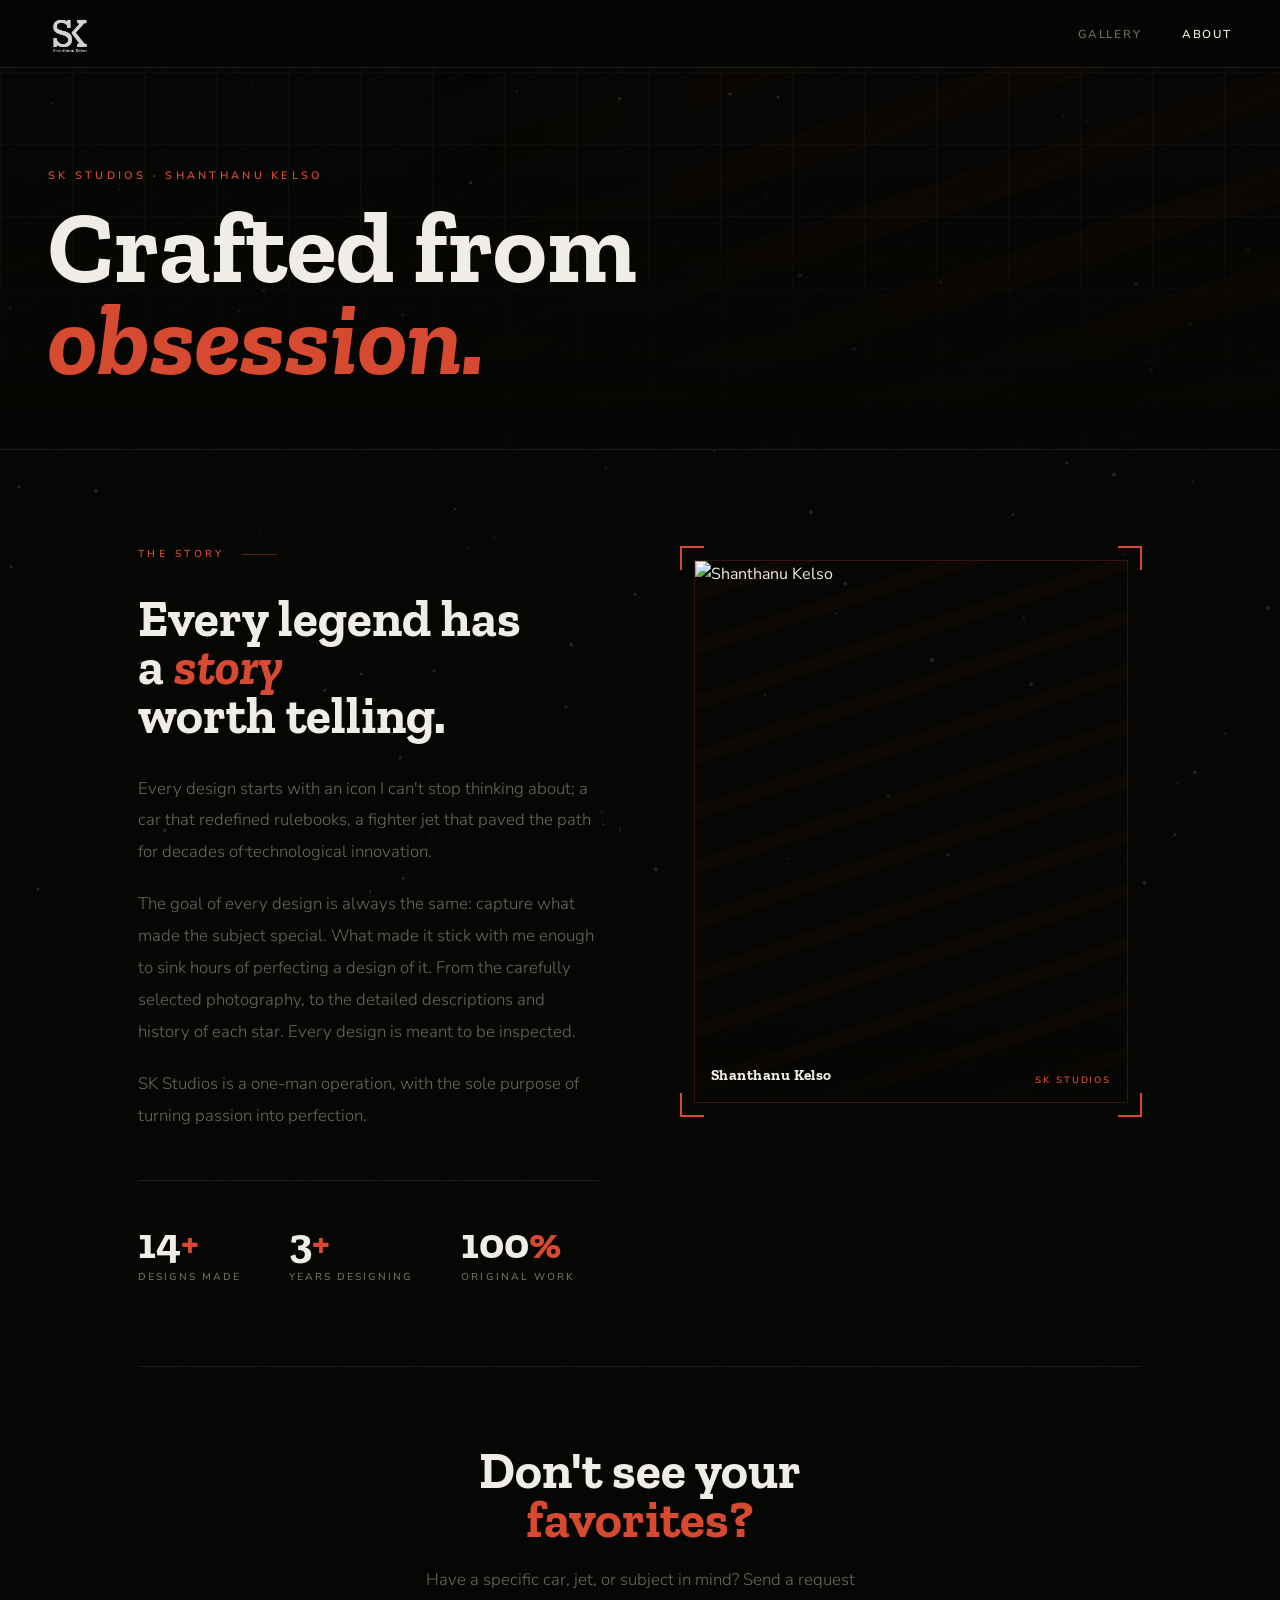
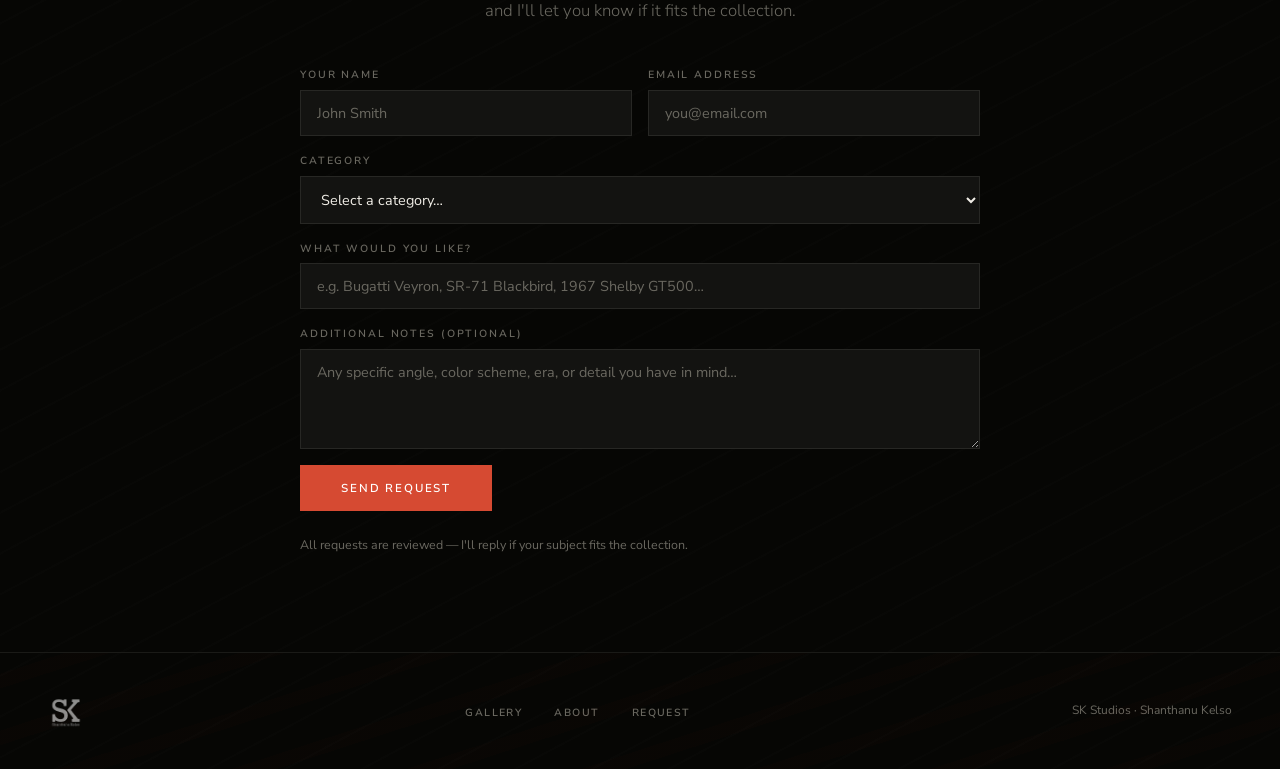
==== about.html @ bf6157d6 "Add files via upload" ====
<!DOCTYPE html>
<html lang="en">
<head>
  <meta charset="UTF-8">
  <meta name="viewport" content="width=device-width, initial-scale=1.0">
  <title>About — SK Studios</title>
  <meta name="description" content="About Shanthanu Kelso and SK Studios — original automotive and aviation poster designs.">
  <link rel="preconnect" href="https://fonts.googleapis.com">
  <link rel="preconnect" href="https://fonts.gstatic.com" crossorigin>
  <link href="https://fonts.googleapis.com/css2?family=Zilla+Slab:ital,wght@0,600;0,700;1,700&family=Nunito+Sans:opsz,wght@6..12,300;6..12,400;6..12,600&display=swap" rel="stylesheet">
  <style>
    *, *::before, *::after { box-sizing: border-box; margin: 0; padding: 0; }
    html { scroll-behavior: smooth; }
    img { display: block; max-width: 100%; }
    button { cursor: pointer; font-family: inherit; }

    :root {
      --orange: #D64A32;
      --cream:  #E7D1C3;
      --teal:   #617F8A;
      --bg:     #060604;
      --surface:#0d0d0b;
      --surface2:#131311;
      --acc-lo: rgba(214,74,50,0.10);
      --text:   #F0EDE6;
      --muted:  #6a6860;
      --border: #1a1a17;
      --border2:#272724;
      --nav-h:  68px;
      --display:'Rockwell','Rockwell Nova','Zilla Slab',Georgia,serif;
      --body:   'Avenir Next','Avenir','Century Gothic','Nunito Sans',sans-serif;
    }

    body {
      background-color: var(--bg);
      background-image: repeating-linear-gradient(-28deg, transparent 0, transparent 34px, rgba(255,255,255,0.009) 34px, rgba(255,255,255,0.009) 36px);
      color: var(--text); font-family: var(--body); font-size: 16px; line-height: 1.65; overflow-x: hidden;
    }

    /* PARTICLE CANVAS */
    #particle-canvas {
      position: fixed; top: 0; left: 0; width: 100%; height: 100%;
      z-index: 1; pointer-events: none;
    }

    /* NAV */
    nav { position: fixed; top: 0; left: 0; right: 0; height: var(--nav-h); display: flex; align-items: center; justify-content: space-between; padding: 0 3rem; z-index: 200; background: rgba(6,6,4,0.96); backdrop-filter: blur(16px); -webkit-backdrop-filter: blur(16px); border-bottom: 1px solid var(--border); }
    .nav-brand { display: flex; align-items: center; text-decoration: none; }
    .nav-logo { height: 44px; width: auto; display: block; filter: brightness(0) invert(1); opacity: 0.82; }
    .nav-links { display: flex; gap: 2.5rem; list-style: none; }
    .nav-links a { font-family: var(--body); font-size: .72rem; font-weight: 600; letter-spacing: .16em; text-transform: uppercase; color: var(--muted); text-decoration: none; transition: color .2s; }
    .nav-links a:hover, .nav-links a.active { color: var(--text); }

    /* ABOUT HERO */
    .about-hero { min-height: 50vh; display: flex; flex-direction: column; justify-content: flex-end; padding: var(--nav-h) 3rem 4rem; position: relative; overflow: hidden; border-bottom: 1px solid var(--border); z-index: 2; }
    .about-hero::before { content: ''; position: absolute; inset: 0; background-image: linear-gradient(var(--border) 1px, transparent 1px), linear-gradient(90deg, var(--border) 1px, transparent 1px); background-size: 72px 72px; opacity: .4; pointer-events: none; }
    .about-hero::after { content: ''; position: absolute; bottom: 0; left: 0; right: 0; height: 60%; background: linear-gradient(transparent, var(--bg)); pointer-events: none; }
    .ah-stripes { position: absolute; inset: 0; pointer-events: none; background: repeating-linear-gradient(-18deg, transparent 0, transparent 55px, rgba(214,74,50,0.05) 55px, rgba(214,74,50,0.05) 90px); -webkit-mask: linear-gradient(105deg, transparent 30%, rgba(0,0,0,0.6) 70%); mask: linear-gradient(105deg, transparent 30%, rgba(0,0,0,0.6) 70%); }
    .about-hero-content { position: relative; z-index: 1; }
    .ah-eyebrow { font-family: var(--body); font-size: .68rem; font-weight: 600; letter-spacing: .3em; text-transform: uppercase; color: var(--orange); margin-bottom: 1rem; }
    .ah-title { font-family: var(--display); font-weight: 700; font-size: clamp(3.5rem,8vw,7.5rem); line-height: .9; }
    .ah-title em { font-style: italic; color: var(--orange); }

    /* MAIN CONTENT */
    .about-main { max-width: 1100px; margin: 0 auto; padding: 6rem 3rem; position: relative; z-index: 2; }

    /* STORY GRID */
    .about-intro { display: grid; grid-template-columns: 1fr 1fr; gap: 5rem; align-items: start; margin-bottom: 5rem; }

    .section-label { font-family: var(--body); font-size: .63rem; font-weight: 600; letter-spacing: .34em; text-transform: uppercase; color: var(--orange); margin-bottom: 2rem; display: flex; align-items: center; gap: 1rem; }
    .section-label::after { content: ''; width: 36px; height: 1px; background: var(--orange); opacity: .4; flex-shrink: 0; }

    .about-heading { font-family: var(--display); font-weight: 700; font-size: clamp(2rem,4vw,3.75rem); line-height: .95; margin-bottom: 2rem; }
    .about-heading em { font-style: italic; color: var(--orange); }

    .about-body-text { color: var(--muted); font-weight: 300; font-size: 1.05rem; line-height: 1.9; }
    .about-body-text p + p { margin-top: 1.25rem; }

    /* Stats */
    .about-stats { display: flex; gap: 3rem; margin-top: 3rem; padding-top: 2.5rem; border-top: 1px solid var(--border); flex-wrap: wrap; }
    .stat-num { font-family: var(--display); font-size: 2.75rem; font-weight: 700; line-height: 1; margin-bottom: .3rem; }
    .stat-num span { color: var(--orange); }
    .stat-label { font-family: var(--body); font-size: .63rem; font-weight: 600; letter-spacing: .2em; text-transform: uppercase; color: var(--muted); }

    /* Portrait frame wrapper */
    .portrait-frame {
      position: relative;
      padding: 14px; /* room for corner brackets */
    }

    /* Corner L-brackets */
    .bracket {
      position: absolute;
      width: 24px; height: 24px;
      border-color: var(--orange);
      border-style: solid;
      z-index: 2;
      transition: width .3s ease, height .3s ease;
    }
    .portrait-frame:hover .bracket { width: 32px; height: 32px; }
    .bracket-tl { top: 0; left: 0;  border-width: 2px 0 0 2px; }
    .bracket-tr { top: 0; right: 0; border-width: 2px 2px 0 0; }
    .bracket-bl { bottom: 0; left: 0;  border-width: 0 0 2px 2px; }
    .bracket-br { bottom: 0; right: 0; border-width: 0 2px 2px 0; }

    /* Photo container */
    .about-visual {
      aspect-ratio: 4/5;
      border: 1px solid rgba(214,74,50,0.22);
      overflow: hidden;
      position: relative;
    }
    .about-photo {
      width: 100%;
      height: 100%;
      object-fit: cover;
      object-position: center top;
      display: block;
      transition: transform .6s cubic-bezier(.25,.46,.45,.94);
    }
    .portrait-frame:hover .about-photo { transform: scale(1.03); }

    /* Diagonal racing stripe overlay — very subtle */
    .portrait-stripe {
      position: absolute; inset: 0; pointer-events: none;
      background: repeating-linear-gradient(
        -18deg,
        transparent 0, transparent 38px,
        rgba(214,74,50,0.045) 38px, rgba(214,74,50,0.045) 52px
      );
    }

    /* Name label at bottom of photo */
    .portrait-label {
      position: absolute;
      bottom: 0; left: 0; right: 0;
      padding: 2rem 1rem .85rem;
      background: linear-gradient(transparent, rgba(6,6,4,0.88));
      display: flex;
      justify-content: space-between;
      align-items: flex-end;
      pointer-events: none;
    }
    .pl-name {
      font-family: var(--display);
      font-size: .95rem; font-weight: 700;
      color: var(--text); letter-spacing: .03em;
    }
    .pl-studio {
      font-family: var(--body);
      font-size: .58rem; font-weight: 600;
      letter-spacing: .2em; text-transform: uppercase;
      color: var(--orange);
    }

    /* REQUEST FORM SECTION */
    .request-section { border-top: 1px solid var(--border); padding-top: 5rem; }
    .request-block { max-width: 680px; margin: 0 auto; text-align: center; }
    .request-title { font-family: var(--display); font-weight: 700; font-size: clamp(2rem,4vw,3.5rem); line-height: .95; margin-bottom: 1.25rem; }
    .request-title span { color: var(--orange); }
    .request-sub { font-size: 1.05rem; color: var(--muted); font-weight: 300; max-width: 46ch; margin: 0 auto 2.5rem; line-height: 1.85; }
    .request-form { text-align: left; display: flex; flex-direction: column; gap: 1rem; }
    .form-row { display: grid; grid-template-columns: 1fr 1fr; gap: 1rem; }
    .form-field { display: flex; flex-direction: column; gap: .4rem; }
    .form-field label { font-family: var(--body); font-size: .65rem; font-weight: 600; letter-spacing: .18em; text-transform: uppercase; color: var(--muted); }
    .form-field input, .form-field select, .form-field textarea { font-family: var(--body); font-size: .9rem; padding: .75rem 1rem; background: var(--surface2); border: 1px solid var(--border2); color: var(--text); outline: none; transition: border-color .2s; }
    .form-field input:focus, .form-field select:focus, .form-field textarea:focus { border-color: var(--orange); }
    .form-field input::placeholder, .form-field textarea::placeholder { color: var(--muted); }
    .form-field select option { background: var(--surface2); color: var(--text); }
    .form-field textarea { resize: vertical; min-height: 100px; }
    .form-submit { font-family: var(--body); font-size: .72rem; font-weight: 600; letter-spacing: .16em; text-transform: uppercase; padding: .9rem 2.5rem; background: var(--orange); border: 1px solid var(--orange); color: #fff; transition: opacity .2s; align-self: flex-start; }
    .form-submit:hover { opacity: .85; }
    .form-note { font-size: .78rem; color: var(--muted); margin-top: .5rem; }

    /* FOOTER */
    footer { border-top: 1px solid var(--border); padding: 2.5rem 3rem; display: flex; justify-content: space-between; align-items: center; flex-wrap: wrap; gap: 1rem; position: relative; overflow: hidden; z-index: 2; }
    footer::before { content: ''; position: absolute; inset: 0; pointer-events: none; background: repeating-linear-gradient(-18deg, transparent 0, transparent 40px, rgba(214,74,50,0.018) 40px, rgba(214,74,50,0.018) 54px); }
    .footer-brand { display: flex; align-items: center; text-decoration: none; position: relative; }
    .footer-logo { height: 36px; width: auto; opacity: .55; filter: brightness(0) invert(1); }
    .footer-links { display: flex; gap: 2rem; list-style: none; }
    .footer-links a { font-size: .65rem; font-weight: 600; letter-spacing: .14em; text-transform: uppercase; color: var(--muted); text-decoration: none; transition: color .2s; }
    .footer-links a:hover { color: var(--text); }
    .footer-copy { font-size: .75rem; color: var(--muted); }

    /* BACK TO TOP */
    #back-to-top { position: fixed; bottom: 2rem; right: 2rem; width: 46px; height: 46px; background: var(--orange); border: none; color: #fff; font-size: 1.2rem; display: flex; align-items: center; justify-content: center; opacity: 0; pointer-events: none; transition: opacity .3s, transform .3s; z-index: 150; transform: translateY(10px); }
    #back-to-top.visible { opacity: 1; pointer-events: all; transform: translateY(0); }
    #back-to-top:hover { opacity: .85; }

    /* REVEAL */
    .reveal { opacity: 0; transform: translateY(28px); transition: opacity .75s ease, transform .75s ease; }
    .reveal.in { opacity: 1; transform: none; }

    /* RESPONSIVE */
    @media(max-width:900px) {
      .about-intro { grid-template-columns: 1fr; gap: 3rem; }
      .portrait-frame { padding: 10px; }
      .about-visual { aspect-ratio: 3/2; max-height: 400px; }
      .form-row { grid-template-columns: 1fr; }
    }
    @media(max-width:640px) {
      nav { padding: 0 1.5rem; }
      .about-main { padding: 4rem 1.5rem; }
      .about-hero { padding: var(--nav-h) 1.5rem 3rem; }
      .about-stats { gap: 1.5rem; }
      footer { flex-direction: column; text-align: center; }
    }
  </style>
</head>
<body>

<canvas id="particle-canvas" aria-hidden="true"></canvas>

<nav>
  <a href="index.html" class="nav-brand" aria-label="SK Studios home">
    <img src="images/sk-logo.png" alt="SK Studios" class="nav-logo">
  </a>
  <ul class="nav-links">
    <li><a href="index.html#gallery">Gallery</a></li>
    <li><a href="about.html" class="active">About</a></li>
  </ul>
</nav>

<div class="about-hero" id="top">
  <div class="ah-stripes" aria-hidden="true"></div>
  <div class="about-hero-content">
    <p class="ah-eyebrow">SK Studios · Shanthanu Kelso</p>
    <h1 class="ah-title">Crafted from<br><em>obsession.</em></h1>
  </div>
</div>

<div class="about-main">

  <div class="about-intro">
    <div>
      <div class="section-label">The Story</div>
      <h2 class="about-heading reveal">Every legend has<br>a <em>story</em><br>worth telling.</h2>
      <div class="about-body-text reveal">
        <p>Every design starts with an icon I can't stop thinking about; a car that redefined rulebooks, a fighter jet that paved the path for decades of technological innovation.</p>
        <p>The goal of every design is always the same: capture what made the subject special. What made it stick with me enough to sink hours of perfecting a design of it. From the carefully selected photography, to the detailed descriptions and history of each star. Every design is meant to be inspected.</p>
        <p>SK Studios is a one-man operation, with the sole purpose of turning passion into perfection.</p>
      </div>
      <div class="about-stats reveal">
        <div>
          <div class="stat-num">14<span>+</span></div>
          <div class="stat-label">Designs Made</div>
        </div>
        <div>
          <div class="stat-num">3<span>+</span></div>
          <div class="stat-label">Years Designing</div>
        </div>
        <div>
          <div class="stat-num">100<span>%</span></div>
          <div class="stat-label">Original Work</div>
        </div>
      </div>
    </div>

    <!-- Portrait with decorative frame -->
    <div class="portrait-frame reveal">
      <div class="about-visual">
        <img src="images/profile_portrait.jpg" alt="Shanthanu Kelso" class="about-photo">
        <!-- Subtle racing stripe texture over photo -->
        <div class="portrait-stripe" aria-hidden="true"></div>
        <!-- Name label -->
        <div class="portrait-label" aria-hidden="true">
          <span class="pl-name">Shanthanu Kelso</span>
          <span class="pl-studio">SK Studios</span>
        </div>
      </div>
      <!-- Corner L-brackets -->
      <span class="bracket bracket-tl" aria-hidden="true"></span>
      <span class="bracket bracket-tr" aria-hidden="true"></span>
      <span class="bracket bracket-bl" aria-hidden="true"></span>
      <span class="bracket bracket-br" aria-hidden="true"></span>
    </div>
  </div>

  <!-- REQUEST FORM — replaces old CTA strip -->
  <div class="request-section">
    <div class="request-block">
      <h2 class="request-title reveal">Don't see your<br><span>favorites?</span></h2>
      <p class="request-sub reveal">Have a specific car, jet, or subject in mind? Send a request and I'll let you know if it fits the collection.</p>
      <form class="request-form reveal" id="request-form" onsubmit="handleRequest(event)">
        <div class="form-row">
          <div class="form-field">
            <label for="req-name">Your Name</label>
            <input type="text" id="req-name" name="name" placeholder="John Smith" required>
          </div>
          <div class="form-field">
            <label for="req-email">Email Address</label>
            <input type="email" id="req-email" name="email" placeholder="you@email.com" required>
          </div>
        </div>
        <div class="form-field">
          <label for="req-category">Category</label>
          <select id="req-category" name="category" required>
            <option value="" disabled selected>Select a category…</option>
            <option value="Car">Car / Supercar / Hypercar</option>
            <option value="Jet">Fighter Jet / Military Aircraft</option>
            <option value="Motorsport">Motorsport / Race Car</option>
            <option value="Classic">Classic / Vintage Vehicle</option>
            <option value="Other">Other</option>
          </select>
        </div>
        <div class="form-field">
          <label for="req-subject">What would you like?</label>
          <input type="text" id="req-subject" name="subject" placeholder="e.g. Bugatti Veyron, SR-71 Blackbird, 1967 Shelby GT500…" required>
        </div>
        <div class="form-field">
          <label for="req-notes">Additional Notes (optional)</label>
          <textarea id="req-notes" name="notes" placeholder="Any specific angle, color scheme, era, or detail you have in mind…"></textarea>
        </div>
        <button type="submit" class="form-submit">Send Request</button>
        <p class="form-note" id="req-note">All requests are reviewed — I'll reply if your subject fits the collection.</p>
      </form>
    </div>
  </div>

</div>

<footer>
  <a href="#top" class="footer-brand" aria-label="SK Studios">
    <img src="images/sk-logo.png" alt="SK Studios" class="footer-logo">
  </a>
  <ul class="footer-links">
    <li><a href="index.html#gallery">Gallery</a></li>
    <li><a href="about.html">About</a></li>
    <li><a href="index.html#request">Request</a></li>
  </ul>
  <p class="footer-copy">SK Studios · Shanthanu Kelso</p>
</footer>

<button id="back-to-top" aria-label="Back to top">↑</button>

<script>
/* ── PARTICLE BACKGROUND ── */
(function(){
  const canvas = document.getElementById('particle-canvas');
  const ctx = canvas.getContext('2d');
  let mouse = { x: -9999, y: -9999 };

  function resize() { canvas.width = window.innerWidth; canvas.height = window.innerHeight; }
  window.addEventListener('resize', resize);
  resize();

  const heroEl = document.querySelector('.about-hero');

  // Fade canvas out as the hero scrolls away, deactivate mouse past it
  function updateCanvasOnScroll() {
    const heroBottom = heroEl.getBoundingClientRect().bottom;
    const fadeZone = heroEl.offsetHeight * 0.45;
    const opacity = Math.max(0, Math.min(1, heroBottom / fadeZone));
    canvas.style.opacity = opacity;
    // Kill mouse interaction once hero is fully scrolled past
    if (heroBottom <= 0) { mouse.x = -9999; mouse.y = -9999; }
  }
  window.addEventListener('scroll', updateCanvasOnScroll, { passive: true });
  updateCanvasOnScroll();

  window.addEventListener('mousemove', e => {
    const heroBottom = heroEl.getBoundingClientRect().bottom;
    if (heroBottom > 0) { mouse.x = e.clientX; mouse.y = e.clientY; }
    else { mouse.x = -9999; mouse.y = -9999; }
  });
  window.addEventListener('mouseleave', () => { mouse.x = -9999; mouse.y = -9999; });

  const COUNT = 90, CURSOR_R = 160, CONNECT_D = 130;
  const pts = [];
  for (let i = 0; i < COUNT; i++) {
    pts.push({
      x: Math.random() * canvas.width,
      y: Math.random() * canvas.height,
      vx: (Math.random() - .5) * .15,
      vy: (Math.random() - .5) * .15,
      r: Math.random() * 1.4 + .7
    });
  }

  function dm(p) { return Math.hypot(p.x - mouse.x, p.y - mouse.y); }

  function frame() {
    ctx.clearRect(0, 0, canvas.width, canvas.height);
    for (const p of pts) {
      p.x += p.vx; p.y += p.vy;
      if (p.x < 0) p.x = canvas.width;
      if (p.x > canvas.width) p.x = 0;
      if (p.y < 0) p.y = canvas.height;
      if (p.y > canvas.height) p.y = 0;
      const d = dm(p);
      if (d < CURSOR_R) {
        const a = Math.atan2(p.y - mouse.y, p.x - mouse.x);
        const f = (CURSOR_R - d) / CURSOR_R * 0.004;
        p.vx += Math.cos(a) * f; p.vy += Math.sin(a) * f;
      }
      const spd = Math.hypot(p.vx, p.vy);
      if (spd > 0.5) { p.vx = p.vx/spd*0.5; p.vy = p.vy/spd*0.5; }
    }

    for (let i = 0; i < pts.length; i++) {
      for (let j = i + 1; j < pts.length; j++) {
        const dx = pts[i].x - pts[j].x, dy = pts[i].y - pts[j].y;
        const dist = Math.hypot(dx, dy);
        if (dist > CONNECT_D) continue;
        const near = dm(pts[i]) < CURSOR_R || dm(pts[j]) < CURSOR_R;
        const a = (1 - dist/CONNECT_D) * (near ? .42 : .06);
        ctx.beginPath();
        ctx.moveTo(pts[i].x, pts[i].y);
        ctx.lineTo(pts[j].x, pts[j].y);
        ctx.strokeStyle = `rgba(210,210,210,${a})`;
        ctx.lineWidth = near ? .8 : .5;
        ctx.stroke();
      }
    }

    for (const p of pts) {
      const d = dm(p), near = d < CURSOR_R;
      const a = near ? .65 + (1 - d/CURSOR_R)*.3 : .14;
      ctx.beginPath();
      ctx.arc(p.x, p.y, p.r * (near ? 1.4 : 1), 0, Math.PI*2);
      ctx.fillStyle = `rgba(215,215,210,${a})`;
      ctx.fill();
    }

    requestAnimationFrame(frame);
  }
  frame();
})();

/* ── BACK TO TOP ── */
const btt = document.getElementById('back-to-top');
window.addEventListener('scroll', () => btt.classList.toggle('visible', window.scrollY > 300), { passive: true });
btt.addEventListener('click', () => window.scrollTo({ top: 0, behavior: 'smooth' }));

/* ── SCROLL REVEAL ── */
const ro = new IntersectionObserver(entries => {
  entries.forEach(e => {
    if (!e.isIntersecting) return;
    const i = [...e.target.parentElement.children].indexOf(e.target);
    setTimeout(() => e.target.classList.add('in'), Math.min(i * 100, 350));
    ro.unobserve(e.target);
  });
}, { threshold: .1 });
document.querySelectorAll('.reveal').forEach(el => ro.observe(el));

/* ── REQUEST FORM ── */
function handleRequest(e) {
  e.preventDefault();
  const n = document.getElementById('req-note');
  n.textContent = "✓ Request sent! I'll be in touch.";
  n.style.color = '#617F8A';
  e.target.reset();
}
</script>
</body>
</html>
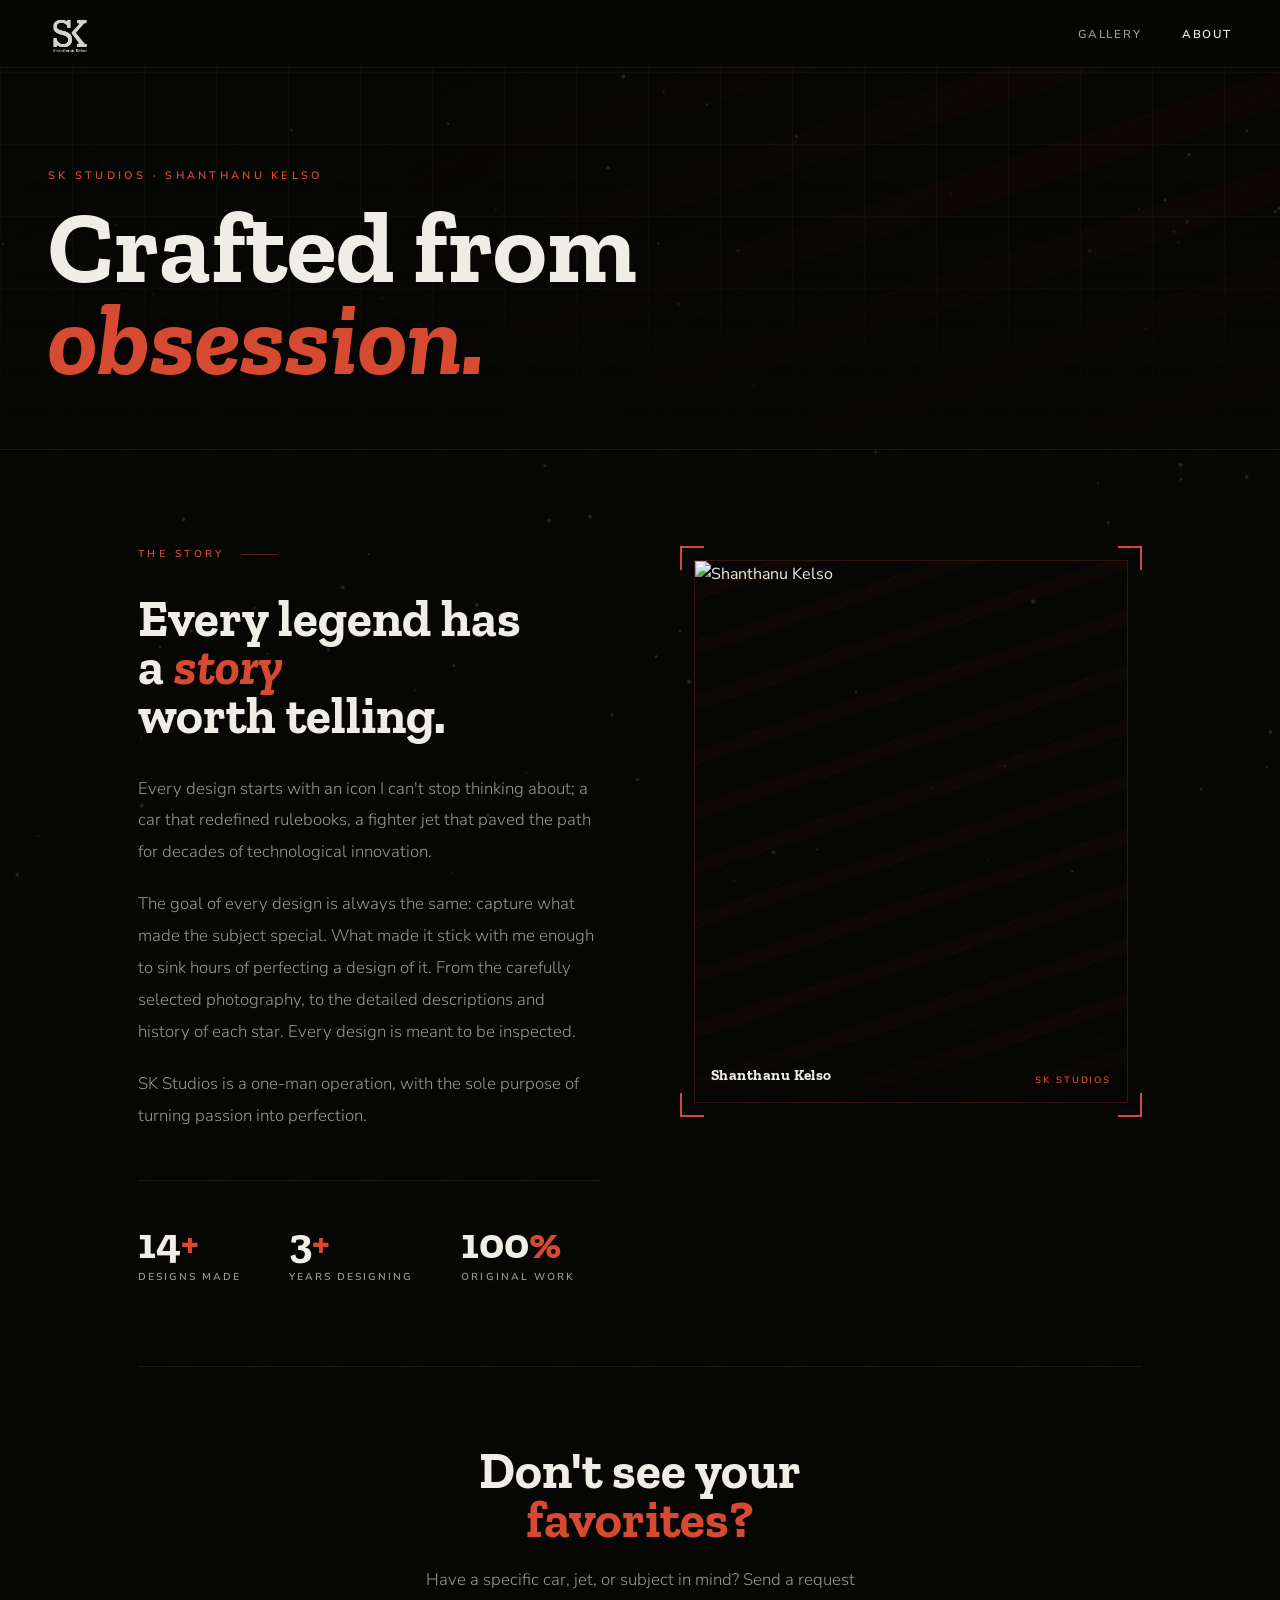
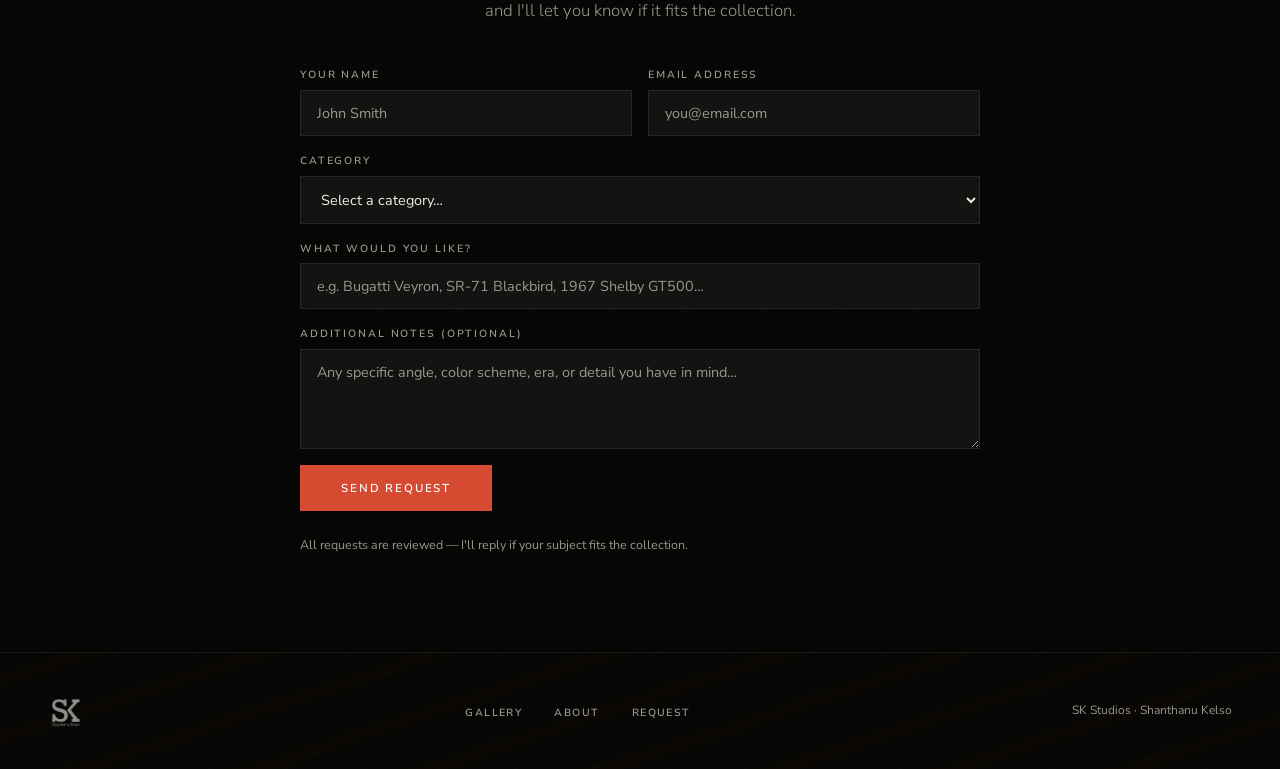
==== commit cd788bc3: "Add files via upload" ====
--- a/about.html
+++ b/about.html
@@ -23,7 +23,7 @@
       --surface2:#131311;
       --acc-lo: rgba(214,74,50,0.10);
       --text:   #F0EDE6;
-      --muted:  #6a6860;
+      --muted:  #9a9690;
       --border: #1a1a17;
       --border2:#272724;
       --nav-h:  68px;
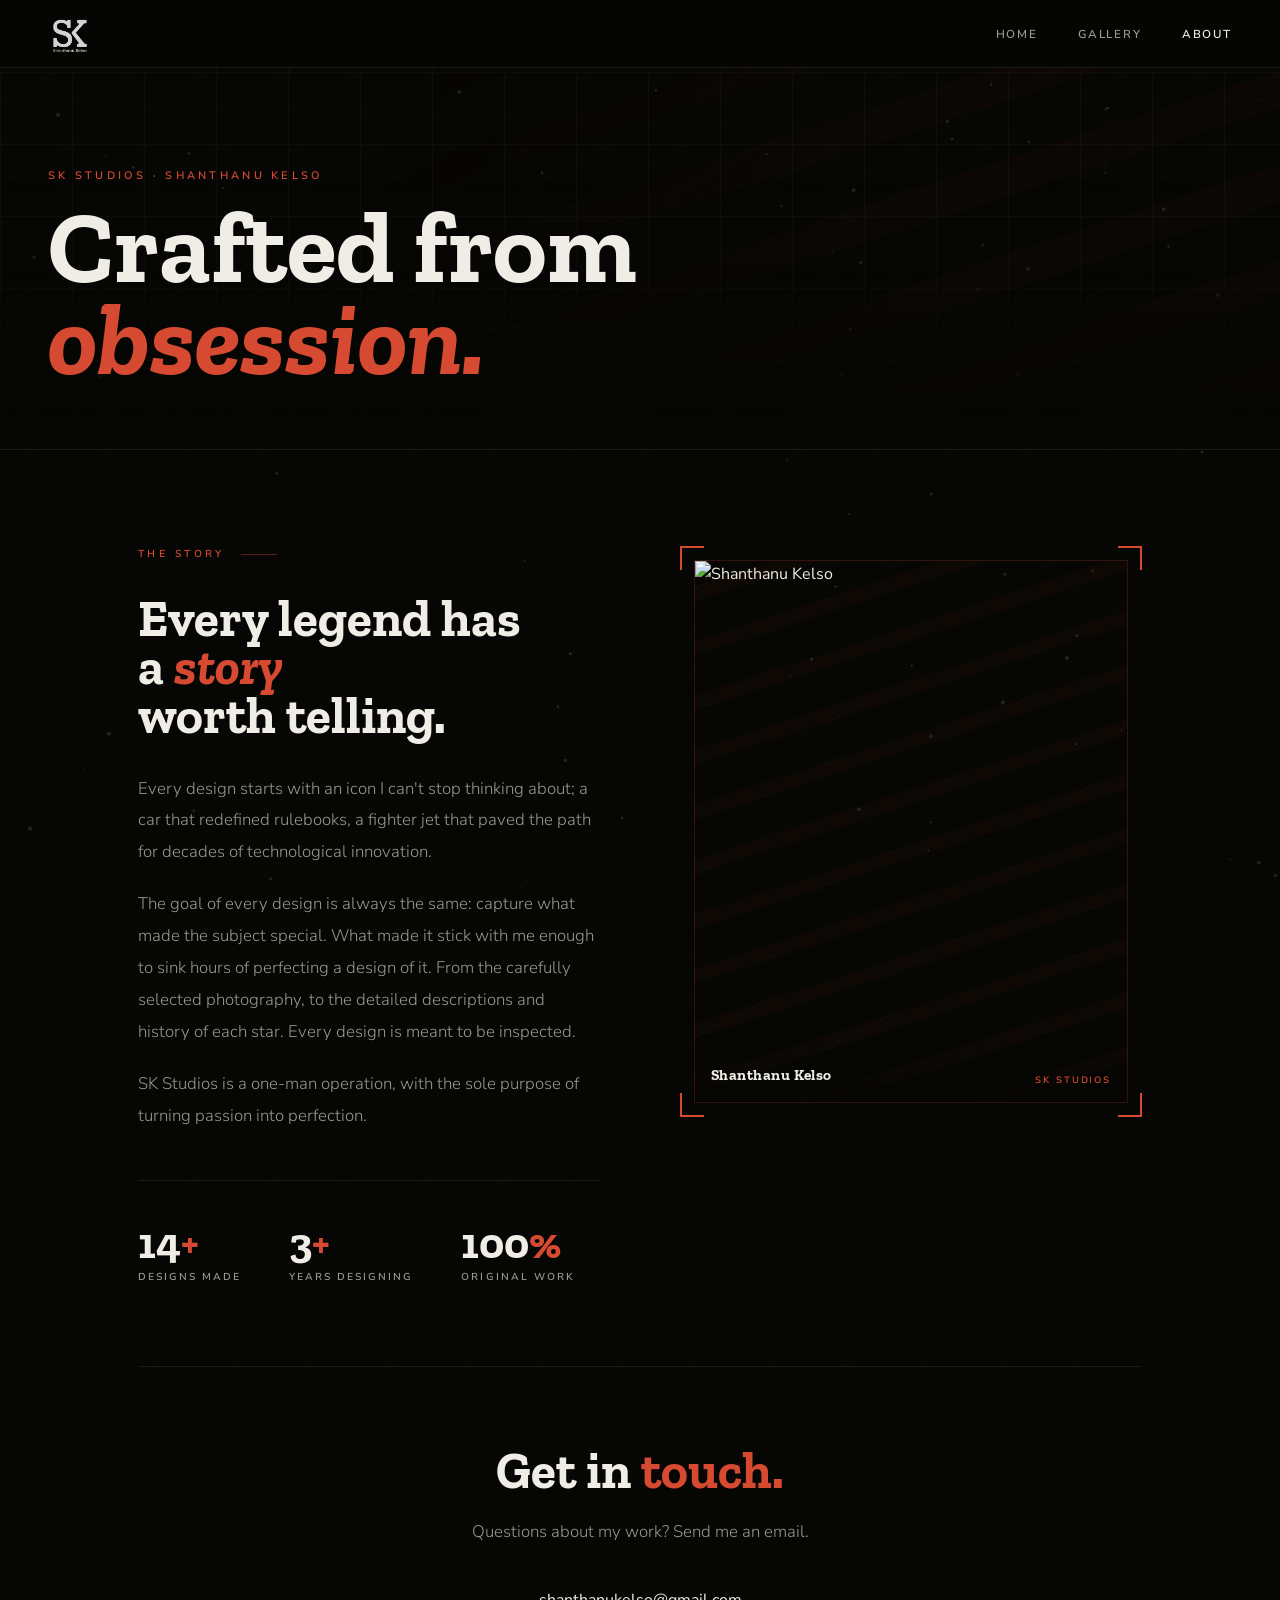
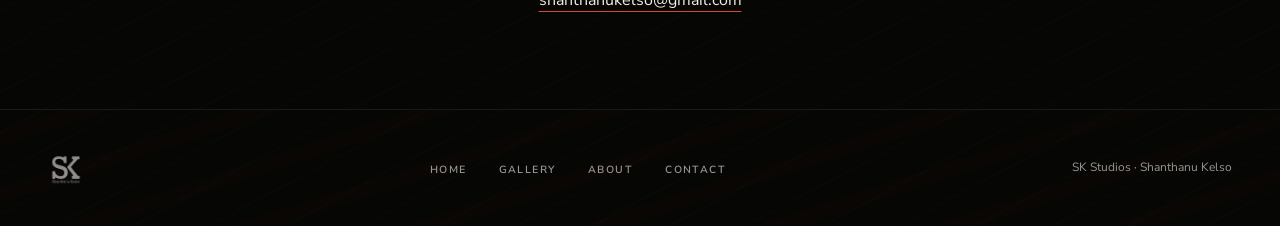
==== commit e3d4ad55: "Build SK Studios portfolio hub with engineering and design sections" ====
--- a/about.html
+++ b/about.html
@@ -205,6 +205,12 @@
       .about-stats { gap: 1.5rem; }
       footer { flex-direction: column; text-align: center; }
     }
+  
+    .contact-email { color: var(--text); font-size: 1rem; text-decoration-color: var(--orange); text-underline-offset: .4em; overflow-wrap: anywhere; transition: color .2s; }
+    .contact-email:hover { color: var(--orange); }
+    a:focus-visible, button:focus-visible { outline: 2px solid var(--orange); outline-offset: 5px; }
+    .request-block { scroll-margin-top: 6rem; }
+
   </style>
 </head>
 <body>
@@ -216,7 +222,8 @@
     <img src="images/sk-logo.png" alt="SK Studios" class="nav-logo">
   </a>
   <ul class="nav-links">
-    <li><a href="index.html#gallery">Gallery</a></li>
+    <li><a href="index.html">Home</a></li>
+    <li><a href="design.html#gallery">Gallery</a></li>
     <li><a href="about.html" class="active">About</a></li>
   </ul>
 </nav>
@@ -279,54 +286,23 @@
   <!-- REQUEST FORM — replaces old CTA strip -->
   <div class="request-section">
     <div class="request-block">
-      <h2 class="request-title reveal">Don't see your<br><span>favorites?</span></h2>
-      <p class="request-sub reveal">Have a specific car, jet, or subject in mind? Send a request and I'll let you know if it fits the collection.</p>
-      <form class="request-form reveal" id="request-form" onsubmit="handleRequest(event)">
-        <div class="form-row">
-          <div class="form-field">
-            <label for="req-name">Your Name</label>
-            <input type="text" id="req-name" name="name" placeholder="John Smith" required>
-          </div>
-          <div class="form-field">
-            <label for="req-email">Email Address</label>
-            <input type="email" id="req-email" name="email" placeholder="you@email.com" required>
-          </div>
-        </div>
-        <div class="form-field">
-          <label for="req-category">Category</label>
-          <select id="req-category" name="category" required>
-            <option value="" disabled selected>Select a category…</option>
-            <option value="Car">Car / Supercar / Hypercar</option>
-            <option value="Jet">Fighter Jet / Military Aircraft</option>
-            <option value="Motorsport">Motorsport / Race Car</option>
-            <option value="Classic">Classic / Vintage Vehicle</option>
-            <option value="Other">Other</option>
-          </select>
-        </div>
-        <div class="form-field">
-          <label for="req-subject">What would you like?</label>
-          <input type="text" id="req-subject" name="subject" placeholder="e.g. Bugatti Veyron, SR-71 Blackbird, 1967 Shelby GT500…" required>
-        </div>
-        <div class="form-field">
-          <label for="req-notes">Additional Notes (optional)</label>
-          <textarea id="req-notes" name="notes" placeholder="Any specific angle, color scheme, era, or detail you have in mind…"></textarea>
-        </div>
-        <button type="submit" class="form-submit">Send Request</button>
-        <p class="form-note" id="req-note">All requests are reviewed — I'll reply if your subject fits the collection.</p>
-      </form>
+      <h2 class="request-title">Get in <span>touch.</span></h2>
+    <p class="request-sub">Questions about my work? Send me an email.</p>
+    <a class="contact-email" href="mailto:shanthanukelso@gmail.com">shanthanukelso@gmail.com</a>
     </div>
   </div>
 
 </div>
 
 <footer>
-  <a href="#top" class="footer-brand" aria-label="SK Studios">
+  <a href="index.html" class="footer-brand" aria-label="SK Studios">
     <img src="images/sk-logo.png" alt="SK Studios" class="footer-logo">
   </a>
   <ul class="footer-links">
-    <li><a href="index.html#gallery">Gallery</a></li>
+    <li><a href="index.html">Home</a></li>
+    <li><a href="design.html#gallery">Gallery</a></li>
     <li><a href="about.html">About</a></li>
-    <li><a href="index.html#request">Request</a></li>
+    <li><a href="index.html#contact">Contact</a></li>
   </ul>
   <p class="footer-copy">SK Studios · Shanthanu Kelso</p>
 </footer>
@@ -443,14 +419,8 @@
 }, { threshold: .1 });
 document.querySelectorAll('.reveal').forEach(el => ro.observe(el));
 
-/* ── REQUEST FORM ── */
-function handleRequest(e) {
-  e.preventDefault();
-  const n = document.getElementById('req-note');
-  n.textContent = "✓ Request sent! I'll be in touch.";
-  n.style.color = '#617F8A';
-  e.target.reset();
-}
+
 </script>
 </body>
 </html>
+
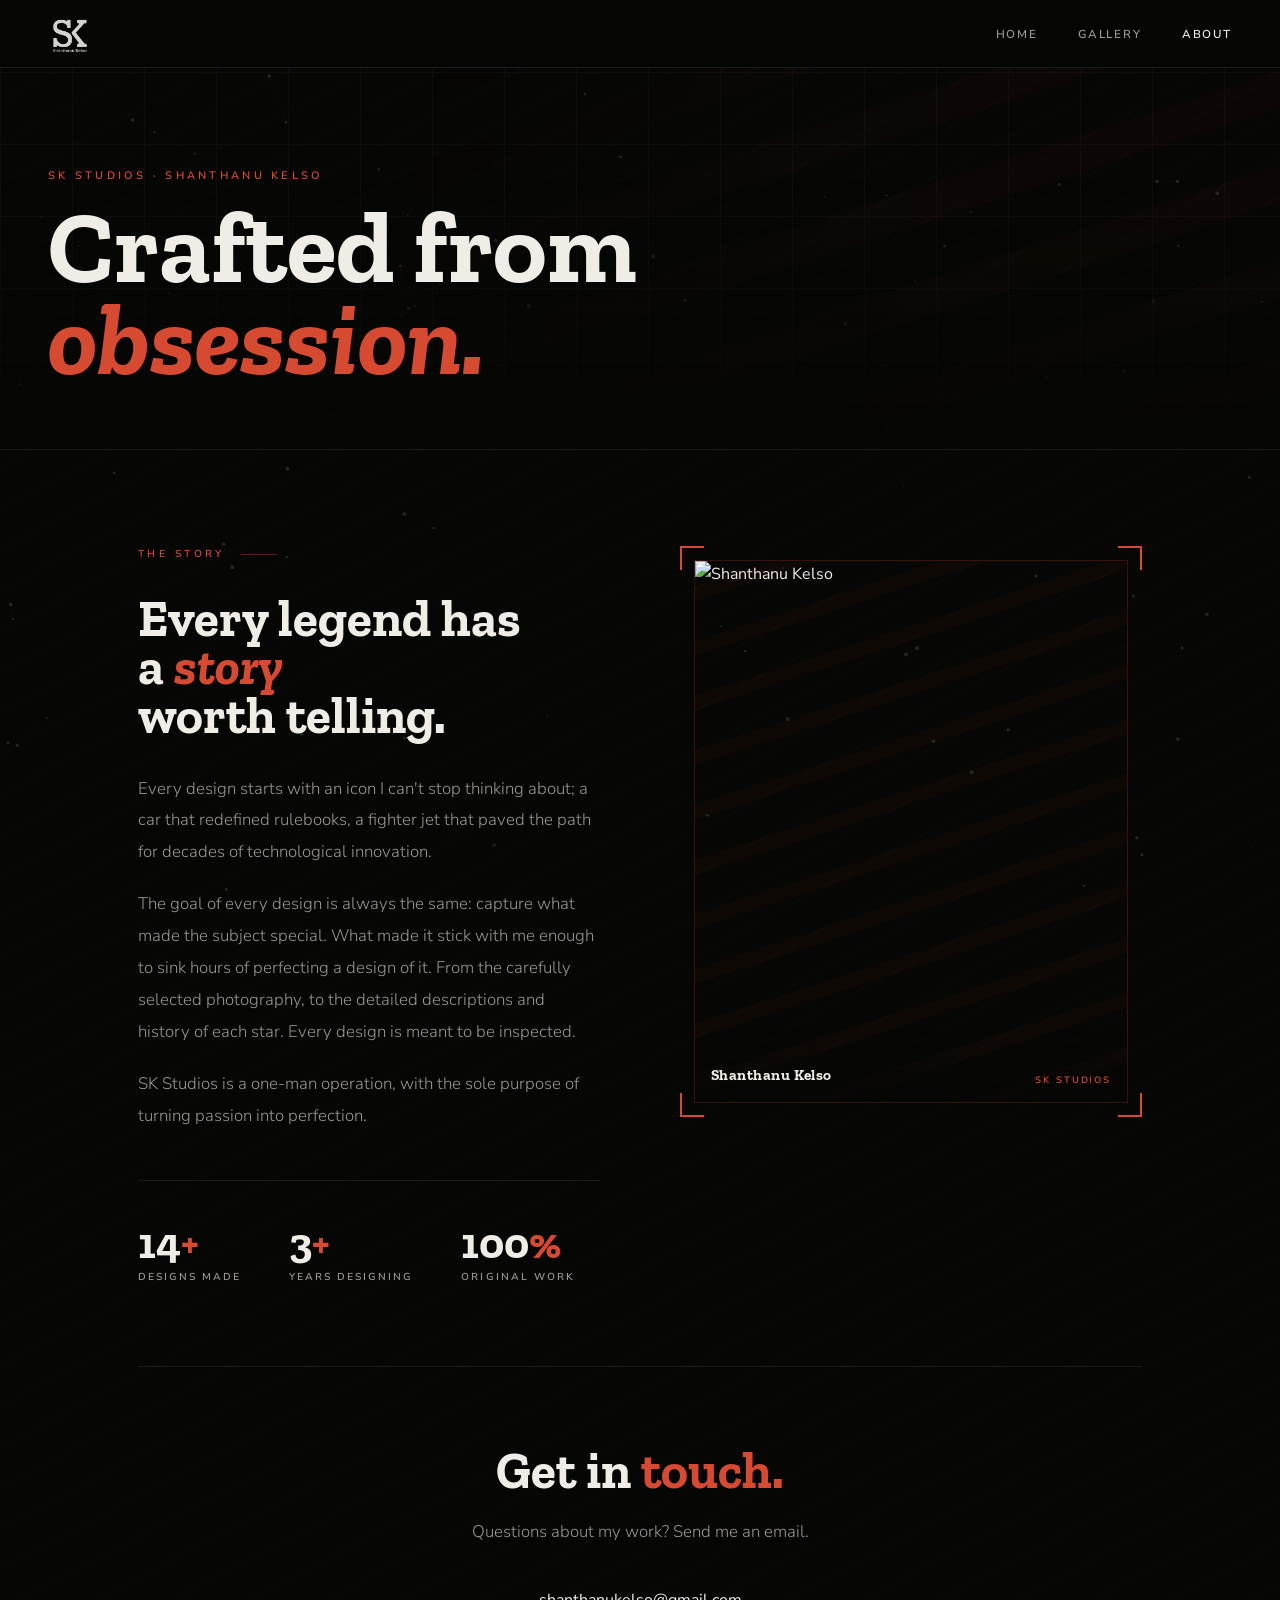
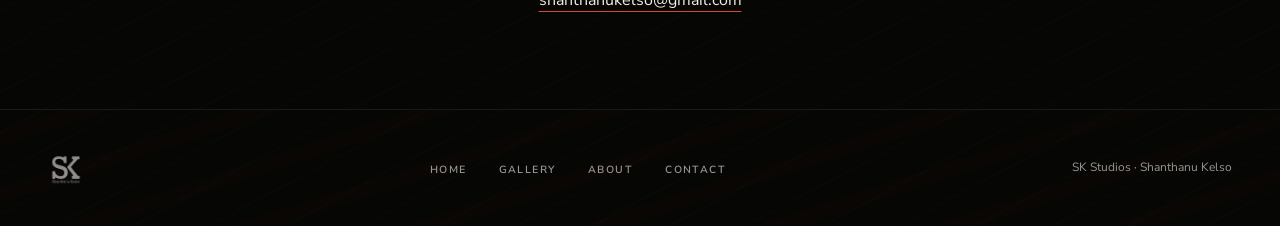
==== commit b5b266b1: "Use SK logo as favicon across portfolio pages" ====
--- a/about.html
+++ b/about.html
@@ -212,6 +212,7 @@
     .request-block { scroll-margin-top: 6rem; }
 
   </style>
+  <link rel="icon" type="image/png" href="images/sk-logo.png">
 </head>
 <body>
 
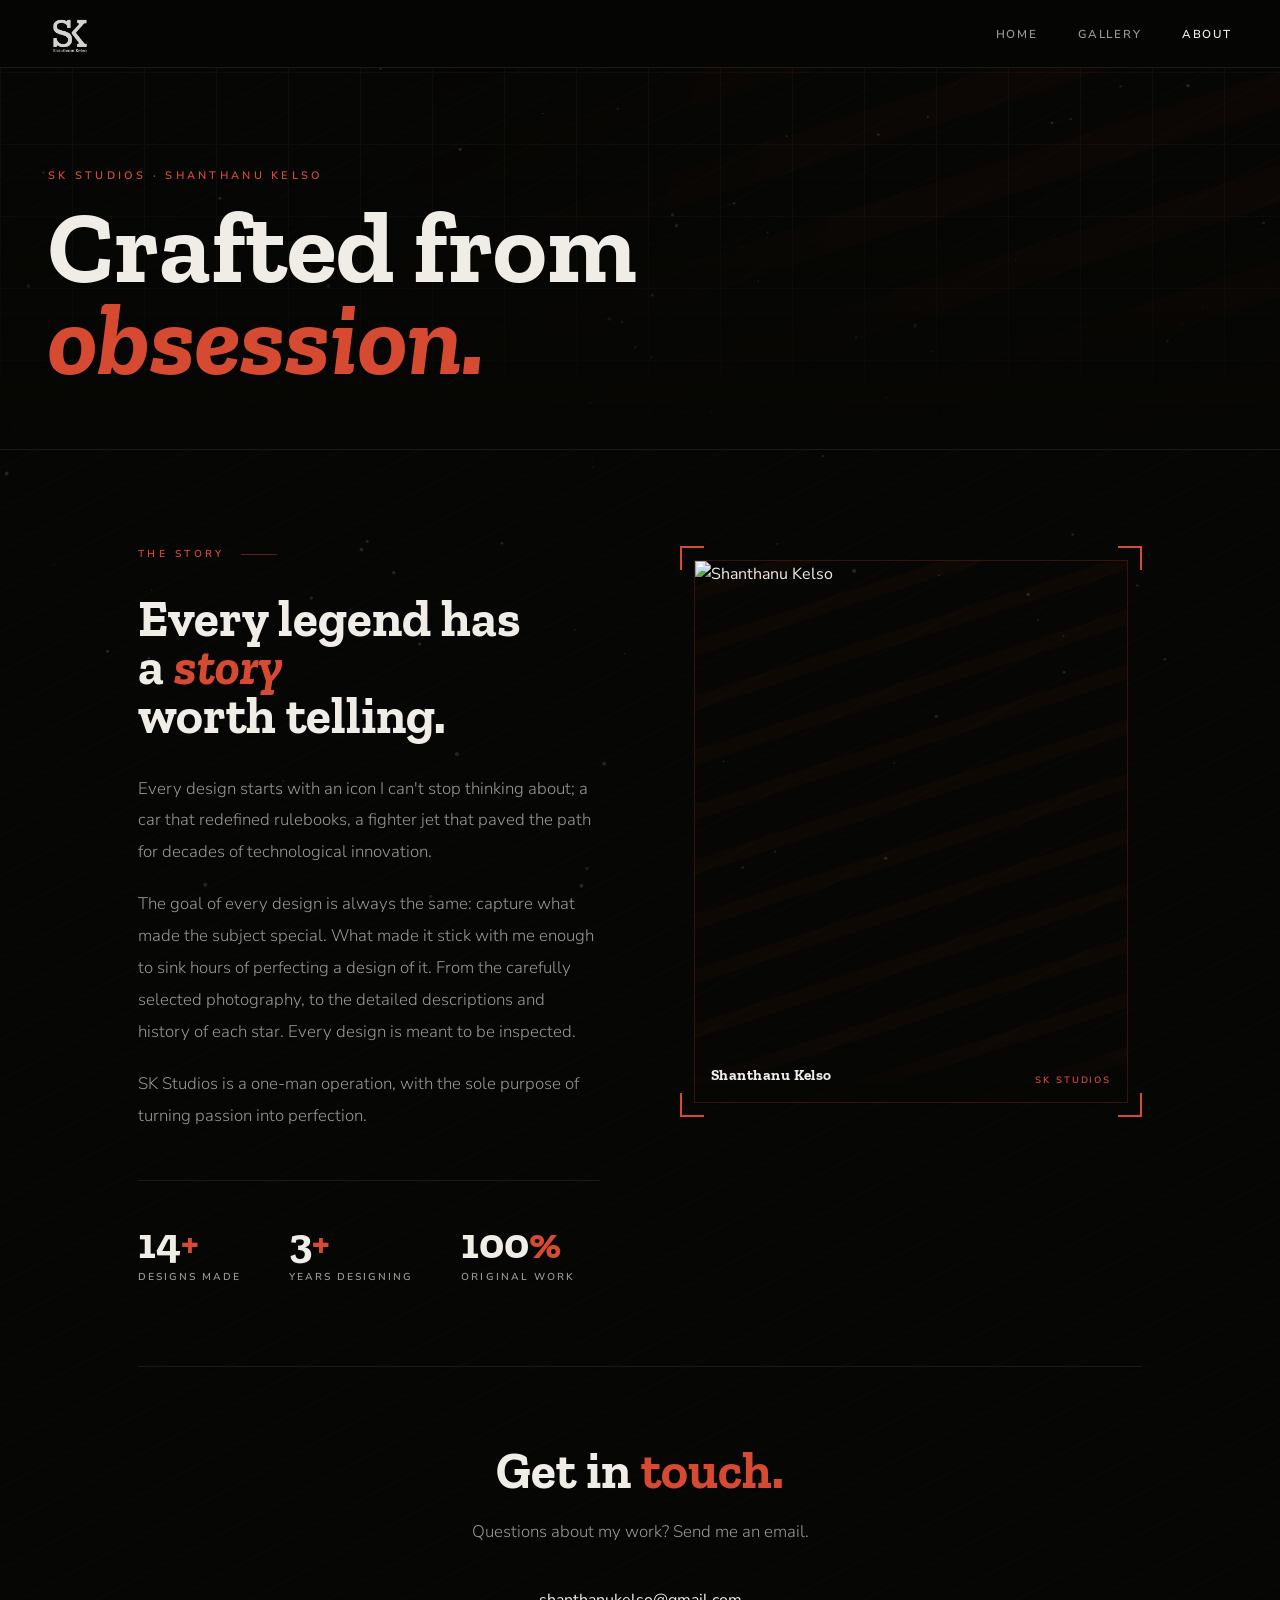
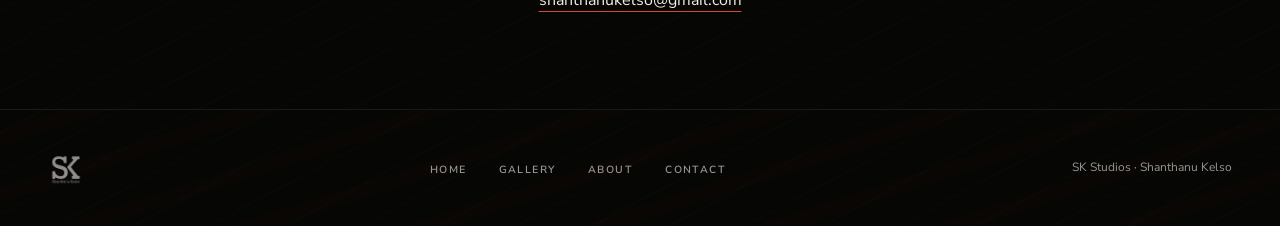
==== commit efd69925: "Replace Unicode UI symbols with consistent monochrome SVG icons" ====
--- a/about.html
+++ b/about.html
@@ -308,7 +308,7 @@
   <p class="footer-copy">SK Studios · Shanthanu Kelso</p>
 </footer>
 
-<button id="back-to-top" aria-label="Back to top">↑</button>
+<button id="back-to-top" aria-label="Back to top"><svg xmlns="http://www.w3.org/2000/svg" width="1em" height="1em" viewBox="0 0 24 24" fill="none" stroke="currentColor" stroke-width="1.5" stroke-linecap="round" stroke-linejoin="round" aria-hidden="true" focusable="false" style="vertical-align:-.125em;flex-shrink:0"><path d="M12 19V5m-7 7 7-7 7 7"/></svg></button>
 
 <script>
 /* ── PARTICLE BACKGROUND ── */
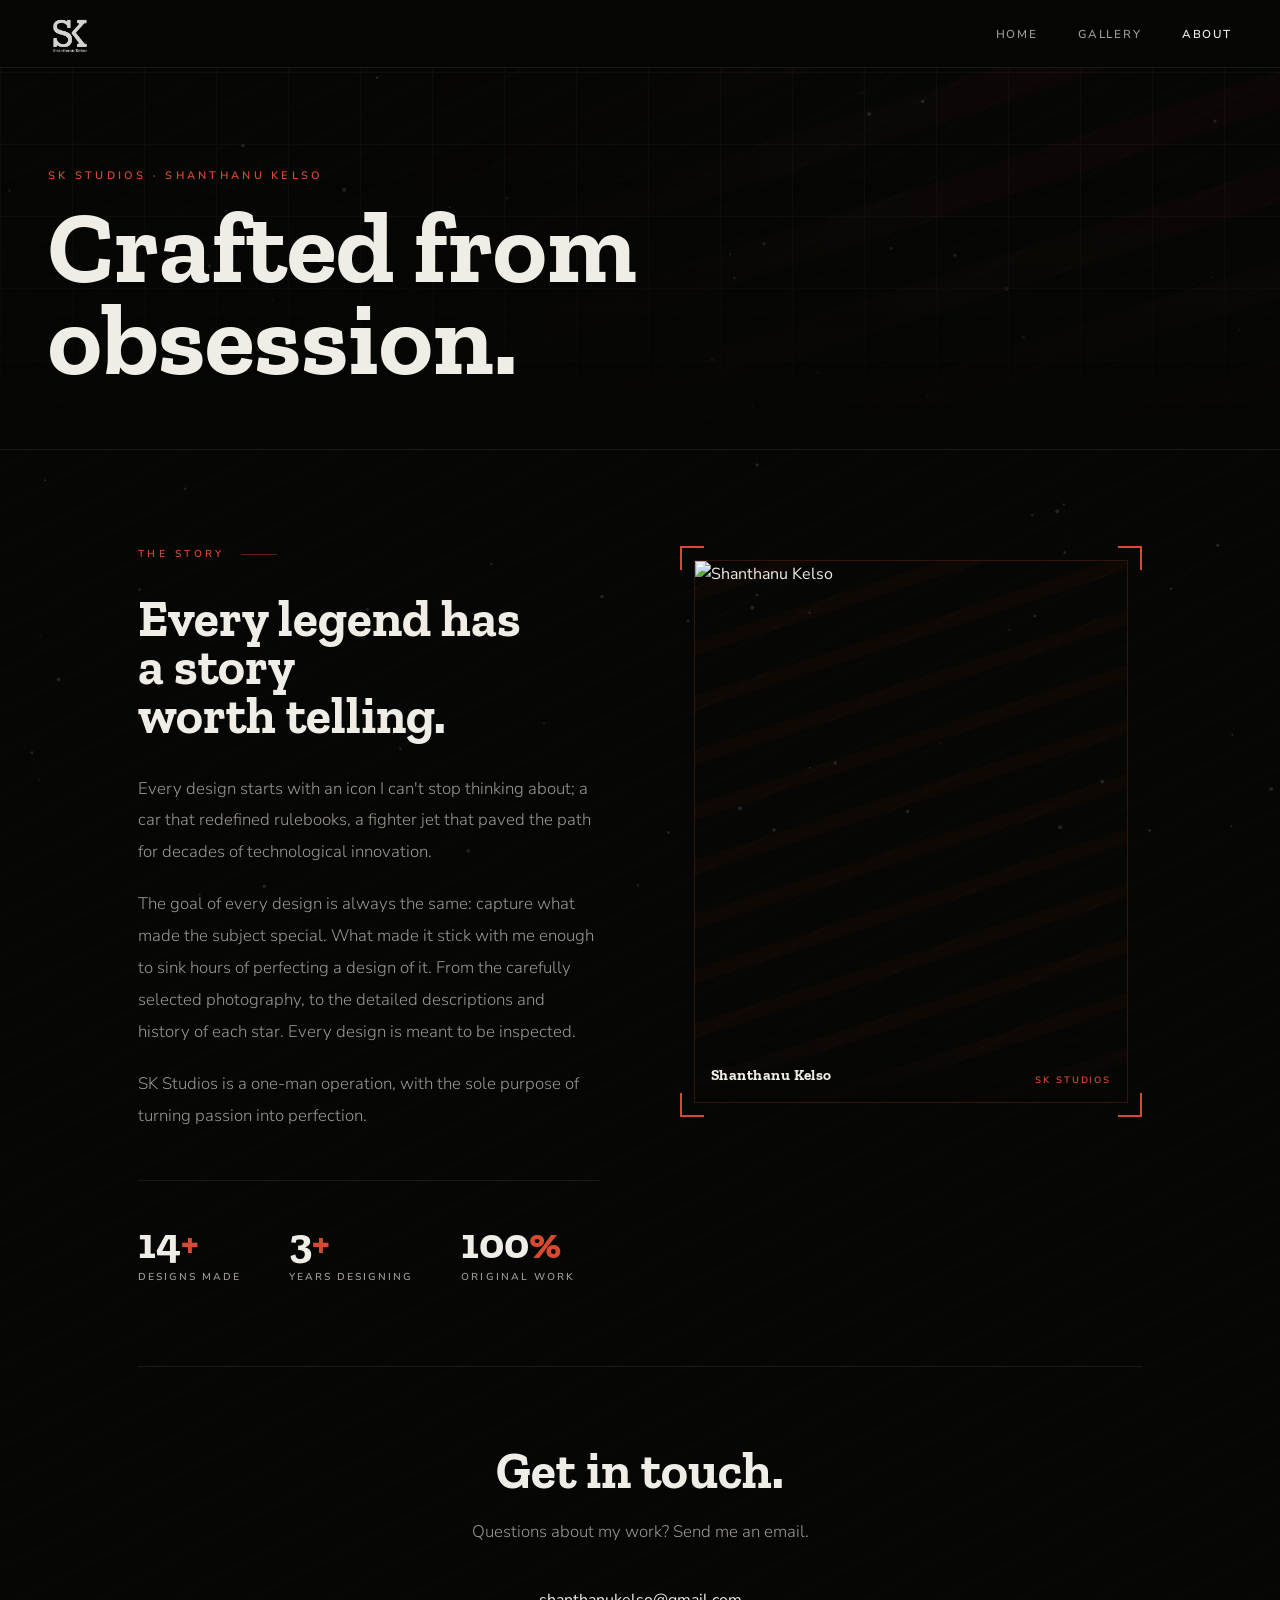
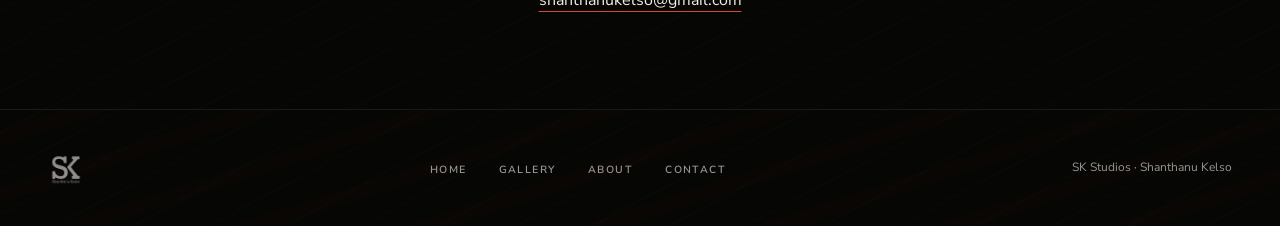
==== commit eb158b64: "Use consistent off-white upright headings across portfolio" ====
--- a/about.html
+++ b/about.html
@@ -59,7 +59,6 @@
     .about-hero-content { position: relative; z-index: 1; }
     .ah-eyebrow { font-family: var(--body); font-size: .68rem; font-weight: 600; letter-spacing: .3em; text-transform: uppercase; color: var(--orange); margin-bottom: 1rem; }
     .ah-title { font-family: var(--display); font-weight: 700; font-size: clamp(3.5rem,8vw,7.5rem); line-height: .9; }
-    .ah-title em { font-style: italic; color: var(--orange); }
 
     /* MAIN CONTENT */
     .about-main { max-width: 1100px; margin: 0 auto; padding: 6rem 3rem; position: relative; z-index: 2; }
@@ -71,7 +70,6 @@
     .section-label::after { content: ''; width: 36px; height: 1px; background: var(--orange); opacity: .4; flex-shrink: 0; }
 
     .about-heading { font-family: var(--display); font-weight: 700; font-size: clamp(2rem,4vw,3.75rem); line-height: .95; margin-bottom: 2rem; }
-    .about-heading em { font-style: italic; color: var(--orange); }
 
     .about-body-text { color: var(--muted); font-weight: 300; font-size: 1.05rem; line-height: 1.9; }
     .about-body-text p + p { margin-top: 1.25rem; }
@@ -157,7 +155,7 @@
     .request-section { border-top: 1px solid var(--border); padding-top: 5rem; }
     .request-block { max-width: 680px; margin: 0 auto; text-align: center; }
     .request-title { font-family: var(--display); font-weight: 700; font-size: clamp(2rem,4vw,3.5rem); line-height: .95; margin-bottom: 1.25rem; }
-    .request-title span { color: var(--orange); }
+
     .request-sub { font-size: 1.05rem; color: var(--muted); font-weight: 300; max-width: 46ch; margin: 0 auto 2.5rem; line-height: 1.85; }
     .request-form { text-align: left; display: flex; flex-direction: column; gap: 1rem; }
     .form-row { display: grid; grid-template-columns: 1fr 1fr; gap: 1rem; }
@@ -211,7 +209,9 @@
     a:focus-visible, button:focus-visible { outline: 2px solid var(--orange); outline-offset: 5px; }
     .request-block { scroll-margin-top: 6rem; }
 
-  </style>
+  
+    h1, h2, h3, h4, h5, h6 { color:var(--text); font-style:normal; }
+</style>
   <link rel="icon" type="image/png" href="images/sk-logo.png">
 </head>
 <body>
@@ -233,7 +233,7 @@
   <div class="ah-stripes" aria-hidden="true"></div>
   <div class="about-hero-content">
     <p class="ah-eyebrow">SK Studios · Shanthanu Kelso</p>
-    <h1 class="ah-title">Crafted from<br><em>obsession.</em></h1>
+    <h1 class="ah-title">Crafted from<br>obsession.</h1>
   </div>
 </div>
 
@@ -242,7 +242,7 @@
   <div class="about-intro">
     <div>
       <div class="section-label">The Story</div>
-      <h2 class="about-heading reveal">Every legend has<br>a <em>story</em><br>worth telling.</h2>
+      <h2 class="about-heading reveal">Every legend has<br>a story<br>worth telling.</h2>
       <div class="about-body-text reveal">
         <p>Every design starts with an icon I can't stop thinking about; a car that redefined rulebooks, a fighter jet that paved the path for decades of technological innovation.</p>
         <p>The goal of every design is always the same: capture what made the subject special. What made it stick with me enough to sink hours of perfecting a design of it. From the carefully selected photography, to the detailed descriptions and history of each star. Every design is meant to be inspected.</p>
@@ -287,7 +287,7 @@
   <!-- REQUEST FORM — replaces old CTA strip -->
   <div class="request-section">
     <div class="request-block">
-      <h2 class="request-title">Get in <span>touch.</span></h2>
+      <h2 class="request-title">Get in touch.</h2>
     <p class="request-sub">Questions about my work? Send me an email.</p>
     <a class="contact-email" href="mailto:shanthanukelso@gmail.com">shanthanukelso@gmail.com</a>
     </div>
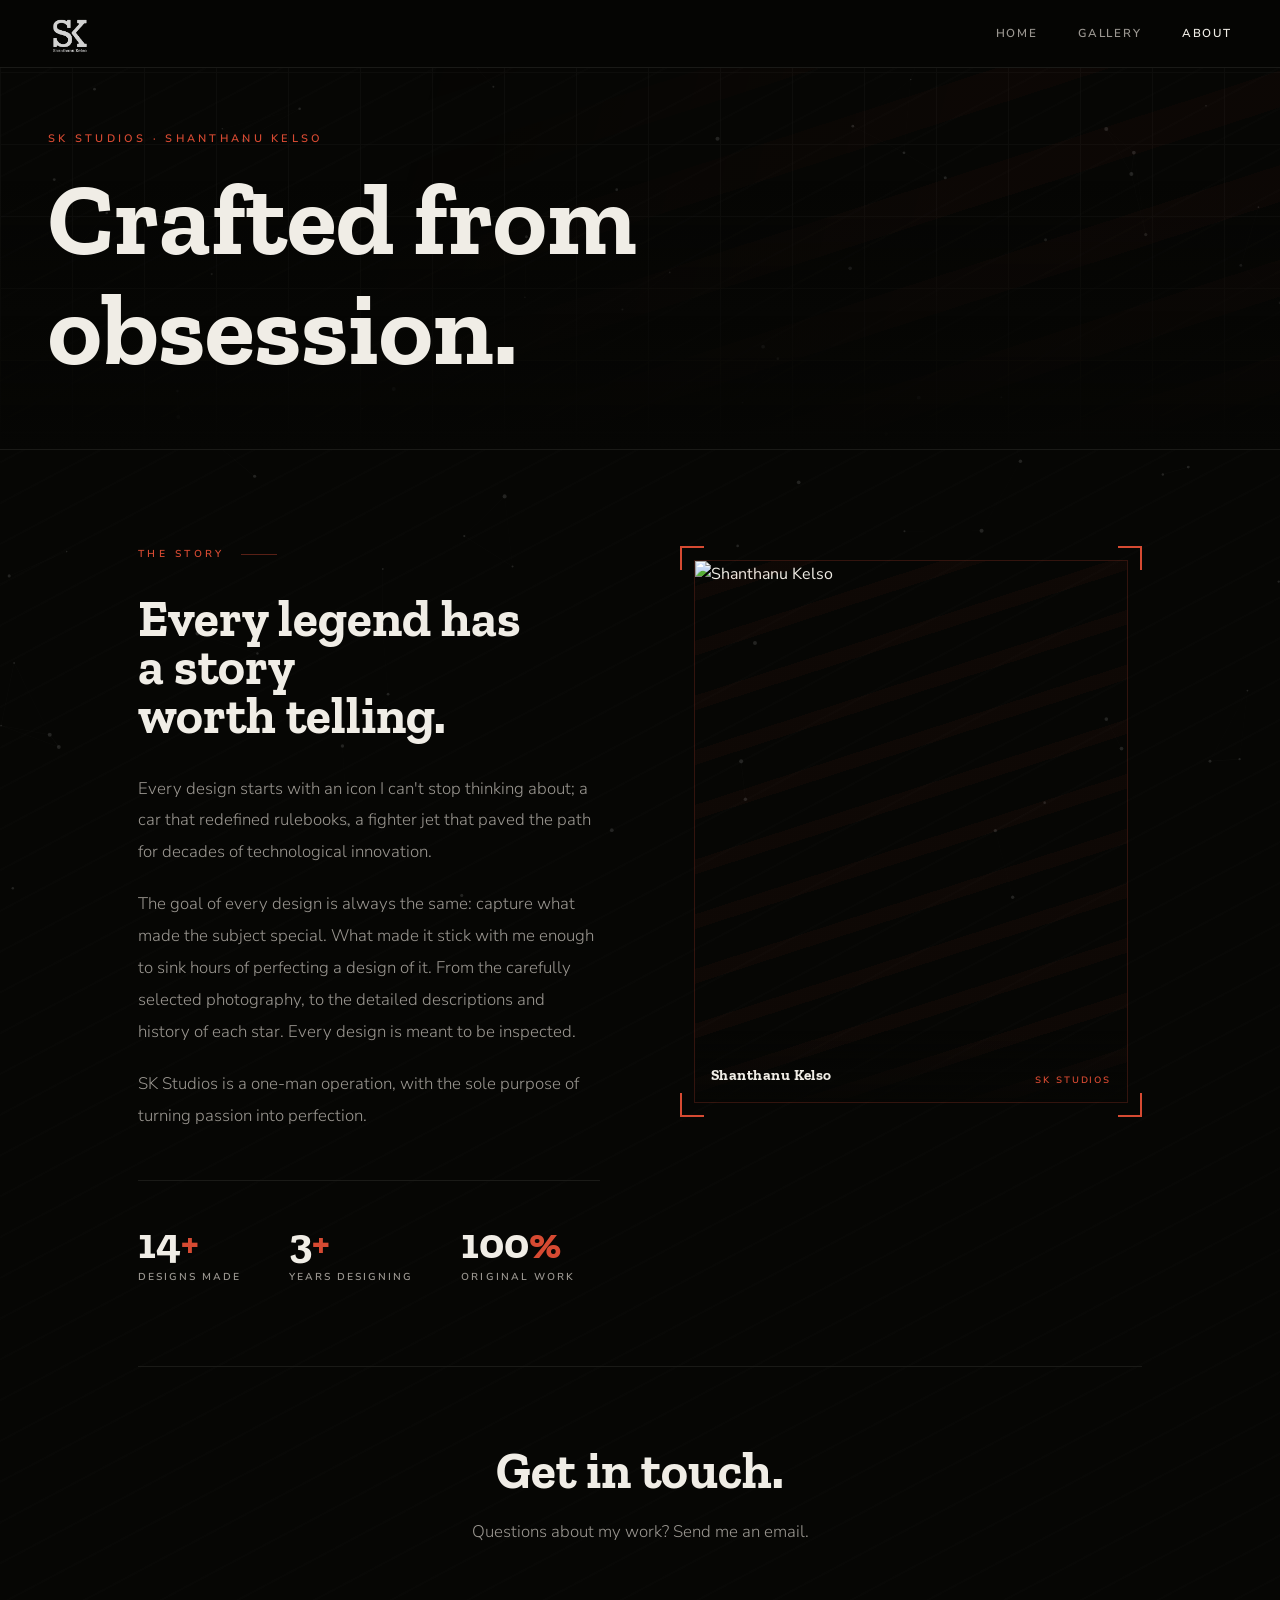
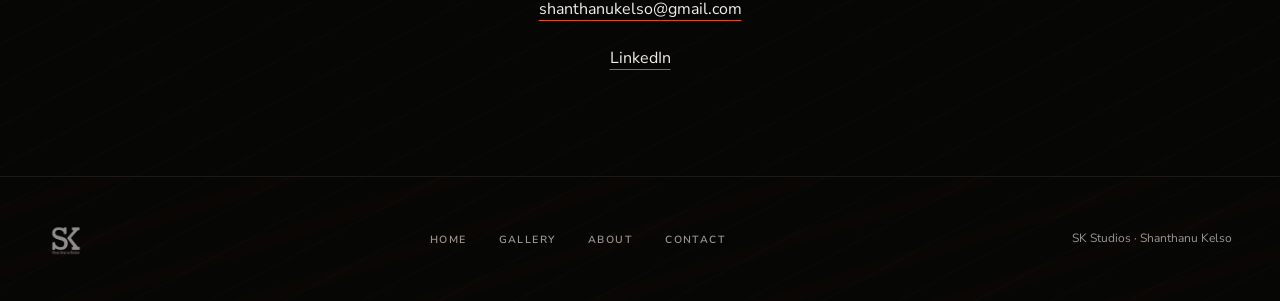
==== commit 55a92e27: "Add LinkedIn links, responsive layout fixes, and fighter grid background" ====
--- a/about.html
+++ b/about.html
@@ -213,6 +213,7 @@
     h1, h2, h3, h4, h5, h6 { color:var(--text); font-style:normal; }
 </style>
   <link rel="icon" type="image/png" href="images/sk-logo.png">
+<link rel="stylesheet" href="responsive.css">
 </head>
 <body>
 
@@ -289,7 +290,7 @@
     <div class="request-block">
       <h2 class="request-title">Get in touch.</h2>
     <p class="request-sub">Questions about my work? Send me an email.</p>
-    <a class="contact-email" href="mailto:shanthanukelso@gmail.com">shanthanukelso@gmail.com</a>
+    <div class="contact-links"><a class="contact-email" href="mailto:shanthanukelso@gmail.com">shanthanukelso@gmail.com</a><a class="contact-link" href="https://www.linkedin.com/in/shanthanu-kelso-650050421/">LinkedIn</a></div>
     </div>
   </div>
 
@@ -425,3 +426,4 @@
 </body>
 </html>
 
+
--- a/responsive.css
+++ b/responsive.css
@@ -0,0 +1,55 @@
+/* Shared contact links and sizing across the portfolio. */
+.contact-links { display: flex; flex-direction: column; align-items: flex-start; gap: .35rem; min-width: 0; max-width: 100%; }
+.request-block .contact-links { align-items: center; }
+.contact-links a { display: inline-flex; align-items: center; min-height: 44px; max-width: 100%; overflow-wrap: anywhere; }
+.contact-links .contact-link { color: var(--text); font-size: 1rem; text-decoration-color: var(--orange); text-underline-offset: .4em; transition: color .2s; }
+.contact-links .contact-link:hover { color: var(--orange); }
+.nav-links a { display: inline-flex; align-items: center; min-height: 44px; }
+.footer-links { flex-wrap: wrap; }
+.footer-links a { display: inline-flex; align-items: center; min-height: 44px; }
+.hero-title { font-size: clamp(2.75rem, 9vw, 9rem); }
+.ah-title { font-size: clamp(2.75rem, 8vw, 7.5rem); line-height: 1.08; }
+.section { max-width: 1440px; margin-inline: auto; }
+.filter-row { flex-wrap: wrap; }
+.filter-btn, #sort-select, .lb-zoom-btn, .lb-variant-btn { min-height: 44px; }
+.poster-meta { gap: .75rem; flex-wrap: wrap; }
+.lightbox { overflow-y: auto; padding: 4.5rem 1.5rem 1.5rem; justify-content: flex-start; }
+.lightbox-inner { flex: 0 0 auto; max-height: none; margin-block: auto; }
+.lightbox-close { background: var(--bg); width: 44px; height: 44px; }
+.lb-image-viewport { max-height: calc(100dvh - 12rem); }
+.lb-zoom-controls { flex-wrap: wrap; justify-content: center; }
+.lb-hint { text-align: center; }
+.gallery-grid, .project-grid, .project-layout, .about-intro { min-width: 0; }
+.gallery-grid > *, .project-grid > *, .project-layout > *, .about-intro > * { min-width: 0; }
+@media (min-width: 1440px) {
+  .hero, .about-hero { padding-inline: calc((100vw - 1344px) / 2); }
+  body > nav, body > footer { padding-inline: calc((100vw - 1344px) / 2); }
+}
+@media (max-width: 960px) {
+  .lb-image-area { flex: none; width: 100%; max-width: 500px; }
+  .lb-image-viewport { max-height: min(55dvh, 500px); }
+  .lightbox-inner { gap: 1.5rem; }
+}
+@media (max-width: 640px) {
+  .nav-links { gap: 1rem; }
+  .footer-links { gap: .5rem 1.25rem; justify-content: center; }
+  .hero { padding-top: calc(var(--nav-h) + 2rem); min-height: 100svh; }
+  .about-hero { padding-top: calc(var(--nav-h) + 2rem); }
+  .lightbox { padding-inline: 1rem; }
+  .lightbox-close { top: .75rem; right: .75rem; }
+  .contact { gap: 1.25rem; }
+  .photo-thumbs a { min-height: 44px; }
+}
+@media (hover: none), (pointer: coarse) {
+  .variant-arrow { opacity: 1; pointer-events: auto; width: 44px; height: 44px; }
+  .variant-dots { opacity: 1; }
+}
+
+@media (prefers-reduced-motion: reduce) {
+ html { scroll-behavior: auto; }
+ .reveal { opacity: 1; transform: none; transition: none; }
+ #particle-canvas { display: none; }
+}
+
+.photo-thumbs a { aspect-ratio: 1; overflow: hidden; }
+.photo-thumbs img { width: 100%; height: 100%; object-fit: cover; }
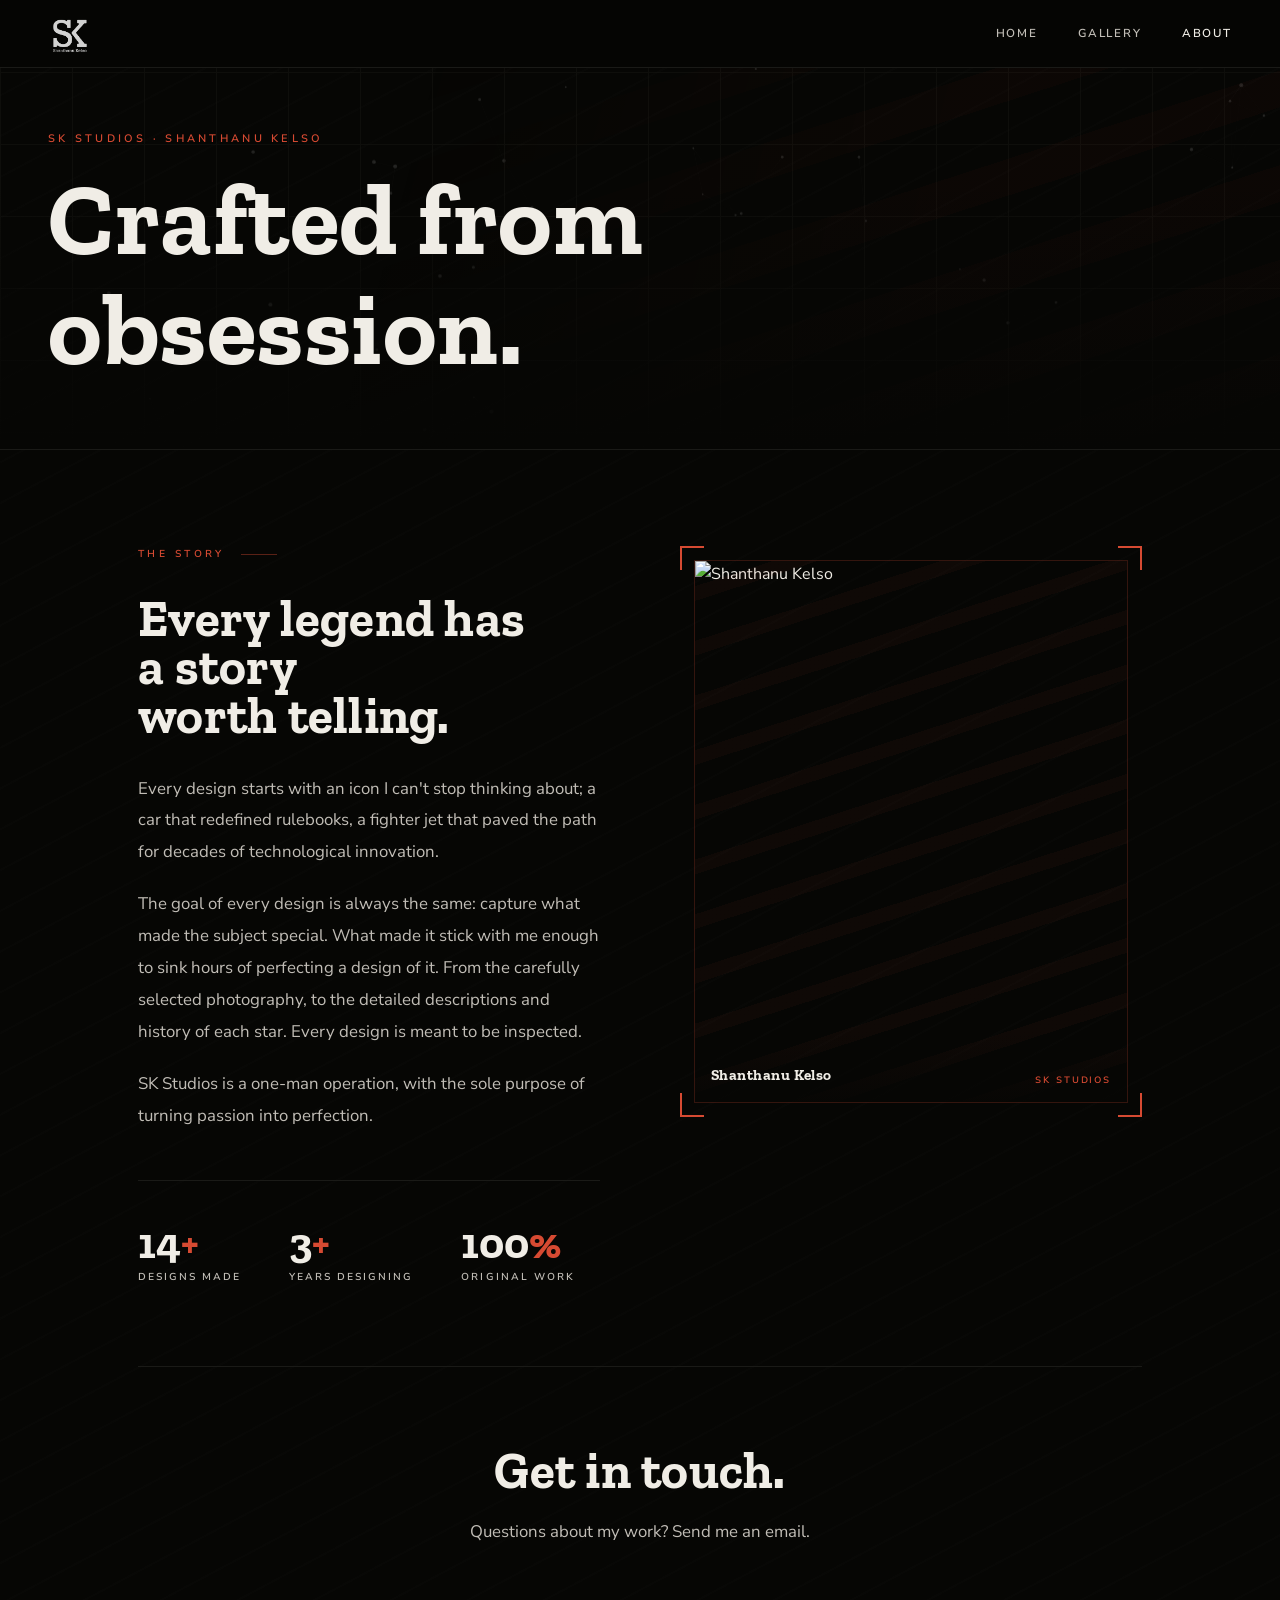
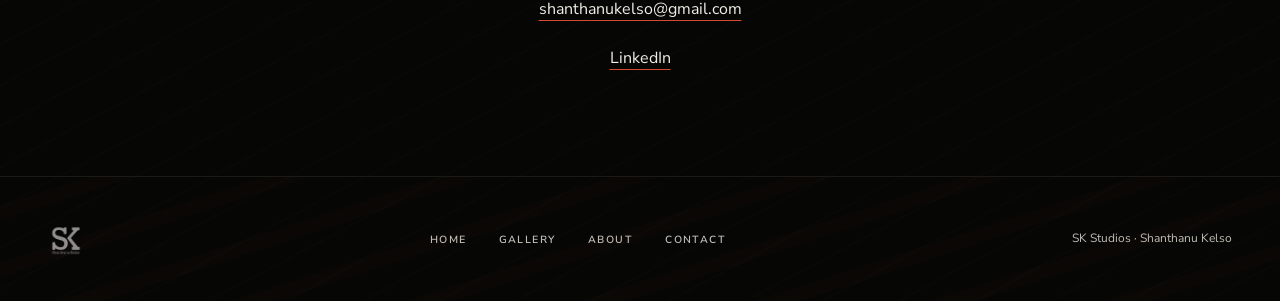
==== commit 6e373329: "Refine portfolio typography, particles, model edges, and optimized previews" ====
--- a/about.html
+++ b/about.html
@@ -214,10 +214,11 @@
 </style>
   <link rel="icon" type="image/png" href="images/sk-logo.png">
 <link rel="stylesheet" href="responsive.css">
+<script src="particles.js" defer></script>
 </head>
 <body>
 
-<canvas id="particle-canvas" aria-hidden="true"></canvas>
+
 
 <nav>
   <a href="index.html" class="nav-brand" aria-label="SK Studios home">
@@ -312,98 +313,7 @@
 <button id="back-to-top" aria-label="Back to top"><svg xmlns="http://www.w3.org/2000/svg" width="1em" height="1em" viewBox="0 0 24 24" fill="none" stroke="currentColor" stroke-width="1.5" stroke-linecap="round" stroke-linejoin="round" aria-hidden="true" focusable="false" style="vertical-align:-.125em;flex-shrink:0"><path d="M12 19V5m-7 7 7-7 7 7"/></svg></button>
 
 <script>
-/* ── PARTICLE BACKGROUND ── */
-(function(){
-  const canvas = document.getElementById('particle-canvas');
-  const ctx = canvas.getContext('2d');
-  let mouse = { x: -9999, y: -9999 };
-
-  function resize() { canvas.width = window.innerWidth; canvas.height = window.innerHeight; }
-  window.addEventListener('resize', resize);
-  resize();
-
-  const heroEl = document.querySelector('.about-hero');
-
-  // Fade canvas out as the hero scrolls away, deactivate mouse past it
-  function updateCanvasOnScroll() {
-    const heroBottom = heroEl.getBoundingClientRect().bottom;
-    const fadeZone = heroEl.offsetHeight * 0.45;
-    const opacity = Math.max(0, Math.min(1, heroBottom / fadeZone));
-    canvas.style.opacity = opacity;
-    // Kill mouse interaction once hero is fully scrolled past
-    if (heroBottom <= 0) { mouse.x = -9999; mouse.y = -9999; }
-  }
-  window.addEventListener('scroll', updateCanvasOnScroll, { passive: true });
-  updateCanvasOnScroll();
-
-  window.addEventListener('mousemove', e => {
-    const heroBottom = heroEl.getBoundingClientRect().bottom;
-    if (heroBottom > 0) { mouse.x = e.clientX; mouse.y = e.clientY; }
-    else { mouse.x = -9999; mouse.y = -9999; }
-  });
-  window.addEventListener('mouseleave', () => { mouse.x = -9999; mouse.y = -9999; });
-
-  const COUNT = 90, CURSOR_R = 160, CONNECT_D = 130;
-  const pts = [];
-  for (let i = 0; i < COUNT; i++) {
-    pts.push({
-      x: Math.random() * canvas.width,
-      y: Math.random() * canvas.height,
-      vx: (Math.random() - .5) * .15,
-      vy: (Math.random() - .5) * .15,
-      r: Math.random() * 1.4 + .7
-    });
-  }
-
-  function dm(p) { return Math.hypot(p.x - mouse.x, p.y - mouse.y); }
-
-  function frame() {
-    ctx.clearRect(0, 0, canvas.width, canvas.height);
-    for (const p of pts) {
-      p.x += p.vx; p.y += p.vy;
-      if (p.x < 0) p.x = canvas.width;
-      if (p.x > canvas.width) p.x = 0;
-      if (p.y < 0) p.y = canvas.height;
-      if (p.y > canvas.height) p.y = 0;
-      const d = dm(p);
-      if (d < CURSOR_R) {
-        const a = Math.atan2(p.y - mouse.y, p.x - mouse.x);
-        const f = (CURSOR_R - d) / CURSOR_R * 0.004;
-        p.vx += Math.cos(a) * f; p.vy += Math.sin(a) * f;
-      }
-      const spd = Math.hypot(p.vx, p.vy);
-      if (spd > 0.5) { p.vx = p.vx/spd*0.5; p.vy = p.vy/spd*0.5; }
-    }
-
-    for (let i = 0; i < pts.length; i++) {
-      for (let j = i + 1; j < pts.length; j++) {
-        const dx = pts[i].x - pts[j].x, dy = pts[i].y - pts[j].y;
-        const dist = Math.hypot(dx, dy);
-        if (dist > CONNECT_D) continue;
-        const near = dm(pts[i]) < CURSOR_R || dm(pts[j]) < CURSOR_R;
-        const a = (1 - dist/CONNECT_D) * (near ? .42 : .06);
-        ctx.beginPath();
-        ctx.moveTo(pts[i].x, pts[i].y);
-        ctx.lineTo(pts[j].x, pts[j].y);
-        ctx.strokeStyle = `rgba(210,210,210,${a})`;
-        ctx.lineWidth = near ? .8 : .5;
-        ctx.stroke();
-      }
-    }
-
-    for (const p of pts) {
-      const d = dm(p), near = d < CURSOR_R;
-      const a = near ? .65 + (1 - d/CURSOR_R)*.3 : .14;
-      ctx.beginPath();
-      ctx.arc(p.x, p.y, p.r * (near ? 1.4 : 1), 0, Math.PI*2);
-      ctx.fillStyle = `rgba(215,215,210,${a})`;
-      ctx.fill();
-    }
-
-    requestAnimationFrame(frame);
-  }
-  frame();
-})();
+/* Particle animation is shared in particles.js. */
 
 /* ── BACK TO TOP ── */
 const btt = document.getElementById('back-to-top');
@@ -427,3 +337,4 @@
 </html>
 
 
+
--- a/responsive.css
+++ b/responsive.css
@@ -53,3 +53,27 @@
 
 .photo-thumbs a { aspect-ratio: 1; overflow: hidden; }
 .photo-thumbs img { width: 100%; height: 100%; object-fit: cover; }
+
+
+/* Notebook refinements: readable body copy and slightly more open titles. */
+:root { --muted: #c1bdb6; }
+body { font-weight: 400; }
+.intro-copy, .panel-copy, .hero-sub, .about-body-text, .request-sub,
+.lightbox-desc, .poster-meta-price, .project-description p, .project-facts dd { font-weight: 400; }
+h1, h2, h3, h4, h5, h6 { letter-spacing: .005em; }
+.intro h1, .engineering-intro h1, .project-description h1 { letter-spacing: -.015em; }
+.stripe-text { font-weight: 400; }
+.rc-cover img { object-fit: contain; }
+.rc-cover:hover img { transform: none; }
+/* Thin single-scale drafting lines, without the overlapping plaid effect. */
+.fighter-cover, .model-frame {
+ background-color: #100c0b;
+ background-image: linear-gradient(rgba(214,74,50,.18) 1px, transparent 1px), linear-gradient(90deg, rgba(214,74,50,.18) 1px, transparent 1px);
+ background-size: 32px 32px;
+ background-position: center;
+}
+.particle-header { position: relative; isolation: isolate; }
+.particle-header > .header-particles { position: absolute; inset: 0; width: 100%; height: 100%; z-index: -1; pointer-events: none; }
+canvas.page-particles { position: fixed; inset: 0; width: 100%; height: 100%; z-index: 1; pointer-events: none; }
+@media (prefers-reduced-motion: reduce) { .header-particles, .page-particles { display: none; } }
+@media (max-width: 380px) { .engineering-intro h1 { font-size: 2.6rem; } }
